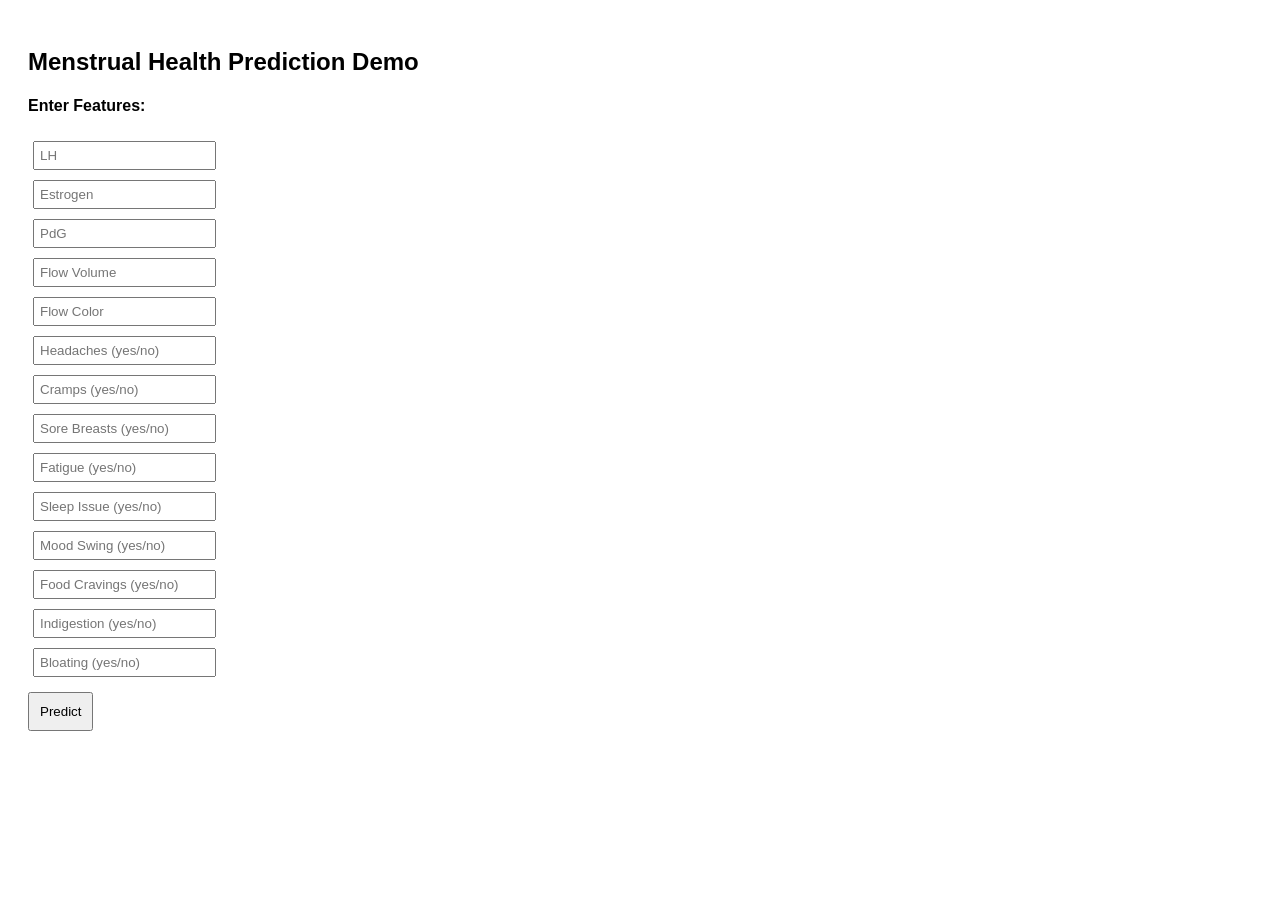
==== demo.html @ ba6d3fc2 "Add demo HTML for menstrual health prediction" ====
<!DOCTYPE html>
<html>
<head>
    <title>Menstrual Health Demo</title>
    <style>
        body { font-family: Arial; padding: 20px; }
        input { margin: 5px; padding: 5px; }
        button { padding: 10px; margin-top: 10px; }
        .result { margin-top: 20px; font-weight: bold; }
    </style>
</head>

<body>

<h2>Menstrual Health Prediction Demo</h2>

<h4>Enter Features:</h4>

<input id="lh" placeholder="LH"><br>
<input id="estrogen" placeholder="Estrogen"><br>
<input id="pdg" placeholder="PdG"><br>
<input id="flow_volume" placeholder="Flow Volume"><br>
<input id="flow_color" placeholder="Flow Color"><br>
<input id="headaches" placeholder="Headaches (yes/no)"><br>
<input id="cramps" placeholder="Cramps (yes/no)"><br>
<input id="sorebreasts" placeholder="Sore Breasts (yes/no)"><br>
<input id="fatigue" placeholder="Fatigue (yes/no)"><br>
<input id="sleepissue" placeholder="Sleep Issue (yes/no)"><br>
<input id="moodswing" placeholder="Mood Swing (yes/no)"><br>
<input id="foodcravings" placeholder="Food Cravings (yes/no)"><br>
<input id="indigestion" placeholder="Indigestion (yes/no)"><br>
<input id="bloating" placeholder="Bloating (yes/no)"><br>

<button onclick="predict()">Predict</button>

<div class="result" id="output"></div>

<script>
function predict() {
    let lh = parseFloat(document.getElementById("lh").value) || 0;
    let estrogen = parseFloat(document.getElementById("estrogen").value) || 0;
    let pdg = parseFloat(document.getElementById("pdg").value) || 0;
    let cramps = document.getElementById("cramps").value.toLowerCase();

    let phase = "";
    let feedback = "";

    // Simple logic (demo only)
    if (cramps === "yes" || pdg < 2) {
        phase = "Menstrual";
        feedback = "You may be in the menstrual phase. Rest and gentle care are recommended.";
    } 
    else if (lh > 10 && estrogen > 50) {
        phase = "Fertility";
        feedback = "Hormone levels suggest fertility phase. Ovulation may be near.";
    } 
    else if (pdg > 5) {
        phase = "Luteal";
        feedback = "You may be in the luteal phase. Fatigue and mood changes are common.";
    } 
    else {
        phase = "Follicular";
        feedback = "You may be in the follicular phase. Energy levels may gradually increase.";
    }

    document.getElementById("output").innerHTML =
        "Predicted Phase: " + phase + "<br><br>Feedback: " + feedback;
}
</script>

</body>
</html>
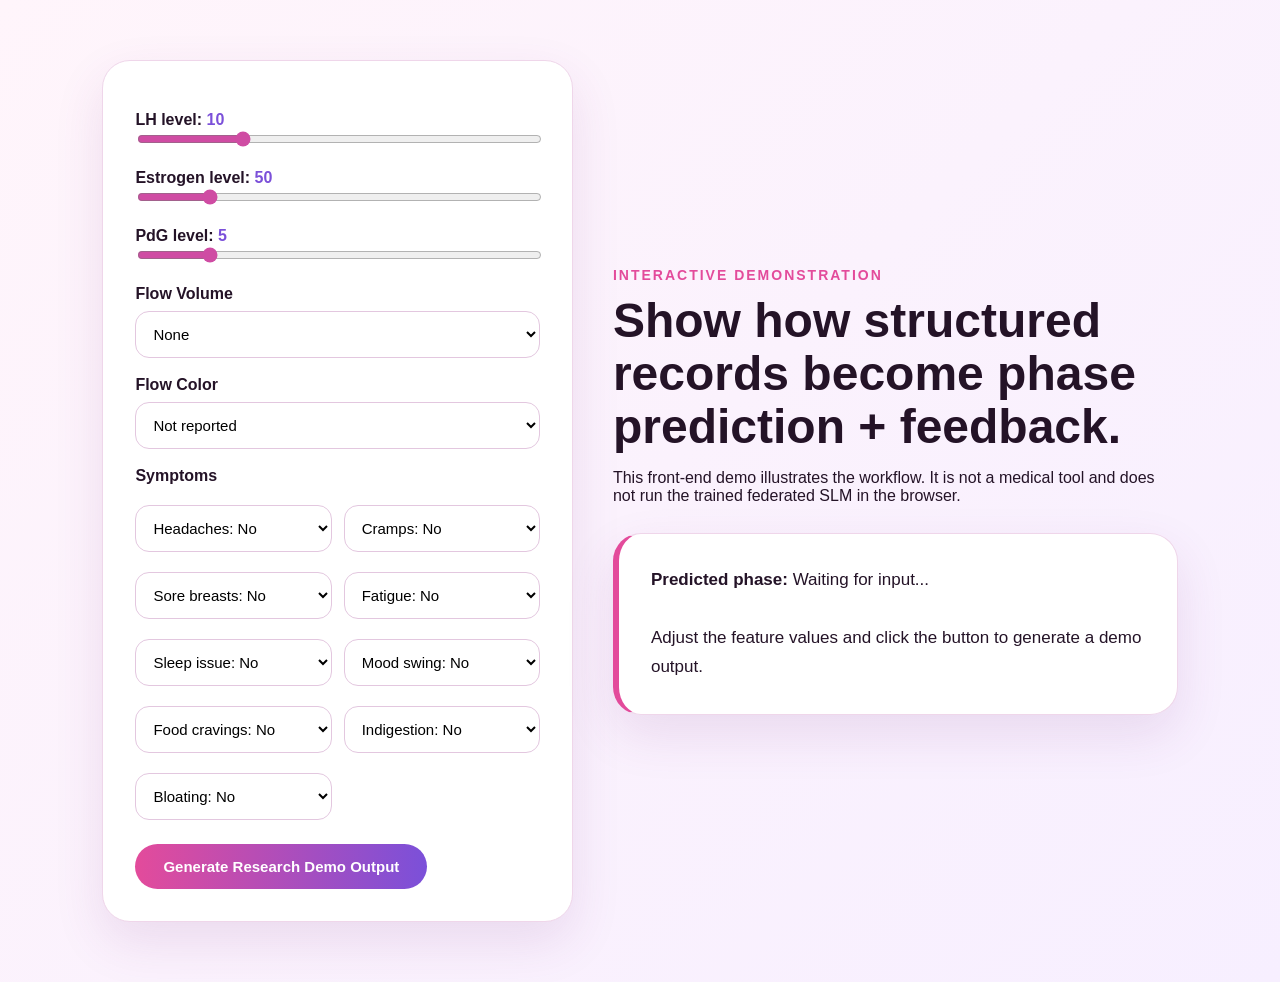
==== commit 9e2de7e6: "Revamp HTML structure and styling for demo page" ====
--- a/demo.html
+++ b/demo.html
@@ -1,72 +1,243 @@
 <!DOCTYPE html>
-<html>
+<html lang="en">
 <head>
-    <title>Menstrual Health Demo</title>
-    <style>
-        body { font-family: Arial; padding: 20px; }
-        input { margin: 5px; padding: 5px; }
-        button { padding: 10px; margin-top: 10px; }
-        .result { margin-top: 20px; font-weight: bold; }
-    </style>
+  <meta charset="UTF-8" />
+  <meta name="viewport" content="width=device-width, initial-scale=1.0" />
+  <title>Interactive Demo | Federated Health SLM</title>
+  <link rel="stylesheet" href="style.css" />
+  <style>
+    body {
+      margin: 0;
+      font-family: Arial, sans-serif;
+      background: linear-gradient(135deg, #fff5fb, #f7efff);
+      color: #241327;
+    }
+
+    .demo-page {
+      padding: 60px 8%;
+      min-height: 100vh;
+    }
+
+    .demo-grid {
+      display: grid;
+      grid-template-columns: 1fr 1.2fr;
+      gap: 40px;
+      align-items: center;
+    }
+
+    .demo-card, .result-card {
+      background: white;
+      border-radius: 28px;
+      padding: 32px;
+      box-shadow: 0 20px 50px rgba(120, 50, 130, 0.12);
+      border: 1px solid #efd6ea;
+    }
+
+    .demo-label {
+      font-weight: 700;
+      margin-top: 18px;
+      display: block;
+    }
+
+    input[type="range"] {
+      width: 100%;
+      accent-color: #cf4ca3;
+    }
+
+    select {
+      width: 100%;
+      padding: 13px;
+      border-radius: 14px;
+      border: 1px solid #e3c7df;
+      margin-top: 8px;
+      background: #fff;
+      font-size: 15px;
+    }
+
+    .feature-grid {
+      display: grid;
+      grid-template-columns: repeat(2, 1fr);
+      gap: 12px;
+      margin-top: 12px;
+    }
+
+    .btn-demo {
+      margin-top: 24px;
+      padding: 14px 28px;
+      border: none;
+      border-radius: 28px;
+      background: linear-gradient(90deg, #e34b9b, #7b50d9);
+      color: white;
+      font-weight: 700;
+      cursor: pointer;
+      font-size: 15px;
+    }
+
+    .tag {
+      color: #e34b9b;
+      font-weight: 800;
+      letter-spacing: 2px;
+      font-size: 14px;
+      text-transform: uppercase;
+    }
+
+    h1 {
+      font-size: 48px;
+      line-height: 1.1;
+      margin: 12px 0;
+    }
+
+    .result-card {
+      margin-top: 28px;
+      border-left: 6px solid #e34b9b;
+      font-size: 17px;
+      line-height: 1.7;
+    }
+
+    .value {
+      color: #7b50d9;
+      font-weight: 700;
+    }
+
+    @media(max-width: 900px) {
+      .demo-grid {
+        grid-template-columns: 1fr;
+      }
+
+      h1 {
+        font-size: 34px;
+      }
+
+      .feature-grid {
+        grid-template-columns: 1fr;
+      }
+    }
+  </style>
 </head>
 
 <body>
-
-<h2>Menstrual Health Prediction Demo</h2>
-
-<h4>Enter Features:</h4>
-
-<input id="lh" placeholder="LH"><br>
-<input id="estrogen" placeholder="Estrogen"><br>
-<input id="pdg" placeholder="PdG"><br>
-<input id="flow_volume" placeholder="Flow Volume"><br>
-<input id="flow_color" placeholder="Flow Color"><br>
-<input id="headaches" placeholder="Headaches (yes/no)"><br>
-<input id="cramps" placeholder="Cramps (yes/no)"><br>
-<input id="sorebreasts" placeholder="Sore Breasts (yes/no)"><br>
-<input id="fatigue" placeholder="Fatigue (yes/no)"><br>
-<input id="sleepissue" placeholder="Sleep Issue (yes/no)"><br>
-<input id="moodswing" placeholder="Mood Swing (yes/no)"><br>
-<input id="foodcravings" placeholder="Food Cravings (yes/no)"><br>
-<input id="indigestion" placeholder="Indigestion (yes/no)"><br>
-<input id="bloating" placeholder="Bloating (yes/no)"><br>
-
-<button onclick="predict()">Predict</button>
-
-<div class="result" id="output"></div>
-
-<script>
-function predict() {
-    let lh = parseFloat(document.getElementById("lh").value) || 0;
-    let estrogen = parseFloat(document.getElementById("estrogen").value) || 0;
-    let pdg = parseFloat(document.getElementById("pdg").value) || 0;
-    let cramps = document.getElementById("cramps").value.toLowerCase();
-
-    let phase = "";
-    let feedback = "";
-
-    // Simple logic (demo only)
-    if (cramps === "yes" || pdg < 2) {
+  <main class="demo-page">
+    <div class="demo-grid">
+
+      <section class="demo-card">
+        <label class="demo-label">LH level: <span id="lhValue" class="value">10</span></label>
+        <input type="range" id="lh" min="0" max="40" value="10" oninput="updateValues()">
+
+        <label class="demo-label">Estrogen level: <span id="estrogenValue" class="value">50</span></label>
+        <input type="range" id="estrogen" min="0" max="300" value="50" oninput="updateValues()">
+
+        <label class="demo-label">PdG level: <span id="pdgValue" class="value">5</span></label>
+        <input type="range" id="pdg" min="0" max="30" value="5" oninput="updateValues()">
+
+        <label class="demo-label">Flow Volume</label>
+        <select id="flow_volume">
+          <option value="none">None</option>
+          <option value="light">Light</option>
+          <option value="medium">Medium</option>
+          <option value="heavy">Heavy</option>
+        </select>
+
+        <label class="demo-label">Flow Color</label>
+        <select id="flow_color">
+          <option value="not_reported">Not reported</option>
+          <option value="pink">Pink</option>
+          <option value="red">Red</option>
+          <option value="dark_red">Dark red</option>
+          <option value="brown">Brown</option>
+        </select>
+
+        <label class="demo-label">Symptoms</label>
+        <div class="feature-grid">
+          <select id="headaches"><option value="no">Headaches: No</option><option value="yes">Headaches: Yes</option></select>
+          <select id="cramps"><option value="no">Cramps: No</option><option value="yes">Cramps: Yes</option></select>
+          <select id="sorebreasts"><option value="no">Sore breasts: No</option><option value="yes">Sore breasts: Yes</option></select>
+          <select id="fatigue"><option value="no">Fatigue: No</option><option value="yes">Fatigue: Yes</option></select>
+          <select id="sleepissue"><option value="no">Sleep issue: No</option><option value="yes">Sleep issue: Yes</option></select>
+          <select id="moodswing"><option value="no">Mood swing: No</option><option value="yes">Mood swing: Yes</option></select>
+          <select id="foodcravings"><option value="no">Food cravings: No</option><option value="yes">Food cravings: Yes</option></select>
+          <select id="indigestion"><option value="no">Indigestion: No</option><option value="yes">Indigestion: Yes</option></select>
+          <select id="bloating"><option value="no">Bloating: No</option><option value="yes">Bloating: Yes</option></select>
+        </div>
+
+        <button class="btn-demo" onclick="predictPhase()">Generate Research Demo Output</button>
+      </section>
+
+      <section>
+        <div class="tag">Interactive Demonstration</div>
+        <h1>Show how structured records become phase prediction + feedback.</h1>
+        <p>
+          This front-end demo illustrates the workflow. It is not a medical tool and does not run the trained federated SLM in the browser.
+        </p>
+
+        <div class="result-card" id="result">
+          <strong>Predicted phase:</strong> Waiting for input...
+          <br><br>
+          Adjust the feature values and click the button to generate a demo output.
+        </div>
+      </section>
+
+    </div>
+  </main>
+
+  <script>
+    function updateValues() {
+      document.getElementById("lhValue").innerText = document.getElementById("lh").value;
+      document.getElementById("estrogenValue").innerText = document.getElementById("estrogen").value;
+      document.getElementById("pdgValue").innerText = document.getElementById("pdg").value;
+    }
+
+    function getVal(id) {
+      return document.getElementById(id).value;
+    }
+
+    function predictPhase() {
+      const lh = Number(getVal("lh"));
+      const estrogen = Number(getVal("estrogen"));
+      const pdg = Number(getVal("pdg"));
+      const flow = getVal("flow_volume");
+      const cramps = getVal("cramps");
+      const fatigue = getVal("fatigue");
+      const headache = getVal("headaches");
+      const sore = getVal("sorebreasts");
+      const sleep = getVal("sleepissue");
+      const mood = getVal("moodswing");
+      const craving = getVal("foodcravings");
+      const indigestion = getVal("indigestion");
+      const bloating = getVal("bloating");
+
+      let phase = "Follicular";
+      let feedback = "The pattern suggests a follicular-related phase. Hormonal levels and symptoms appear relatively mild.";
+
+      if (flow !== "none" || cramps === "yes") {
         phase = "Menstrual";
-        feedback = "You may be in the menstrual phase. Rest and gentle care are recommended.";
-    } 
-    else if (lh > 10 && estrogen > 50) {
+        feedback = "The pattern suggests a menstrual-related phase. Flow indicators or cramps may explain the prediction. Gentle rest and symptom awareness may be helpful.";
+      } 
+      else if (lh >= 18 && estrogen >= 100) {
         phase = "Fertility";
-        feedback = "Hormone levels suggest fertility phase. Ovulation may be near.";
-    } 
-    else if (pdg > 5) {
+        feedback = "Elevated LH and estrogen values may indicate a fertility-related pattern. The feedback is generated based on hormone changes and selected symptoms.";
+      } 
+      else if (pdg >= 8 || sore === "yes" || bloating === "yes") {
         phase = "Luteal";
-        feedback = "You may be in the luteal phase. Fatigue and mood changes are common.";
-    } 
-    else {
-        phase = "Follicular";
-        feedback = "You may be in the follicular phase. Energy levels may gradually increase.";
-    }
-
-    document.getElementById("output").innerHTML =
-        "Predicted Phase: " + phase + "<br><br>Feedback: " + feedback;
-}
-</script>
-
+        feedback = "The pattern suggests a luteal-related phase. PdG level, bloating, breast tenderness, fatigue, or mood changes may contribute to this prediction.";
+      }
+
+      let symptoms = [];
+      if (fatigue === "yes") symptoms.push("fatigue");
+      if (headache === "yes") symptoms.push("headaches");
+      if (sleep === "yes") symptoms.push("sleep issues");
+      if (mood === "yes") symptoms.push("mood swings");
+      if (craving === "yes") symptoms.push("food cravings");
+      if (indigestion === "yes") symptoms.push("indigestion");
+      if (bloating === "yes") symptoms.push("bloating");
+
+      if (symptoms.length > 0) {
+        feedback += " Reported symptoms include " + symptoms.join(", ") + ".";
+      }
+
+      document.getElementById("result").innerHTML =
+        "<strong>Predicted phase:</strong> " + phase +
+        "<br><br><strong>Personalized feedback:</strong> " + feedback;
+    }
+  </script>
 </body>
 </html>
--- a/style.css
+++ b/style.css
@@ -0,0 +1 @@
+:root{--bg:#fff7fb;--ink:#241724;--muted:#6f5e6a;--rose:#d94f8c;--purple:#7357d8;--cyan:#52c8d9;--card:#ffffff;--soft:#f4eaf5;--line:#ead6e8}*{box-sizing:border-box}html{scroll-behavior:smooth}body{margin:0;font-family:Inter,Segoe UI,Arial,sans-serif;background:linear-gradient(180deg,#fff7fb 0%,#fbfbff 50%,#fff 100%);color:var(--ink)}a{color:inherit;text-decoration:none}.hero{min-height:100vh;padding:26px 7vw 70px;position:relative;overflow:hidden}.hero:before{content:"";position:absolute;width:540px;height:540px;border-radius:50%;background:radial-gradient(circle,var(--rose),transparent 65%);opacity:.16;right:-120px;top:120px}.hero:after{content:"";position:absolute;width:430px;height:430px;border-radius:50%;background:radial-gradient(circle,var(--cyan),transparent 65%);opacity:.18;left:-140px;bottom:20px}.nav{position:relative;z-index:2;display:flex;justify-content:space-between;align-items:center;padding:14px 0}.brand{font-weight:800;letter-spacing:-.02em;display:flex;align-items:center;gap:10px}.dot{width:14px;height:14px;border-radius:50%;background:linear-gradient(135deg,var(--rose),var(--purple))}.navlinks{display:flex;gap:22px;color:var(--muted);font-size:14px}.hero-grid{position:relative;z-index:2;display:grid;grid-template-columns:1.1fr .9fr;gap:56px;align-items:center;min-height:76vh}.eyebrow{display:inline-flex;color:var(--rose);font-size:13px;font-weight:800;text-transform:uppercase;letter-spacing:.11em;margin-bottom:14px}.hero h1{font-size:clamp(42px,6vw,72px);line-height:.98;letter-spacing:-.06em;margin:0 0 24px}.lead{font-size:20px;line-height:1.6;color:var(--muted);max-width:720px}.cta-row{display:flex;gap:14px;margin-top:30px;flex-wrap:wrap}.button{border:0;border-radius:999px;padding:14px 22px;font-weight:800;cursor:pointer;display:inline-flex;align-items:center;justify-content:center}.primary{background:linear-gradient(135deg,var(--rose),var(--purple));color:white;box-shadow:0 16px 35px rgba(159,74,152,.25)}.secondary{background:white;color:var(--ink);border:1px solid var(--line)}.hero-card{position:relative;min-height:520px}.phone{position:absolute;right:7%;top:30px;width:310px;min-height:500px;border:14px solid #211a2d;border-radius:45px;background:linear-gradient(180deg,#fff,#fff7fb);box-shadow:0 34px 80px rgba(49,28,54,.22);padding:56px 28px 30px}.phone-top{position:absolute;width:110px;height:22px;background:#211a2d;border-radius:0 0 18px 18px;top:0;left:calc(50% - 55px)}.phone h3{margin:30px 0 18px;font-size:18px;color:var(--muted)}.phase-pill{font-size:36px;font-weight:900;color:white;background:linear-gradient(135deg,var(--purple),var(--cyan));border-radius:26px;padding:22px;text-align:center}.phone p{line-height:1.6;color:var(--muted)}.floating-card{position:absolute;background:#fff;border:1px solid var(--line);border-radius:22px;padding:18px 20px;font-weight:800;box-shadow:0 18px 45px rgba(70,34,76,.15)}.floating-card.one{left:10%;top:120px}.floating-card.two{right:0;bottom:110px}.section{padding:88px 7vw}.section.alt{background:rgba(244,234,245,.48)}.section-heading{max-width:850px;margin:0 auto 42px;text-align:center}.section-heading.compact{margin-bottom:32px}.section h2{font-size:clamp(32px,4vw,50px);line-height:1.08;letter-spacing:-.045em;margin:0 0 18px}.section p{color:var(--muted);line-height:1.7}.image-panel{background:white;border:1px solid var(--line);border-radius:34px;padding:18px;box-shadow:0 24px 70px rgba(66,33,67,.09);overflow:hidden;margin:28px auto;max-width:1120px}.image-panel.no-pad{padding:0;margin:0}.image-panel img{width:100%;display:block;border-radius:22px}.cards{display:grid;gap:22px;max-width:1120px;margin:34px auto 0}.cards.three{grid-template-columns:repeat(3,1fr)}.cards article,.timeline div,.metric-grid div{background:white;border:1px solid var(--line);border-radius:28px;padding:26px;box-shadow:0 20px 55px rgba(79,39,84,.07)}.cards h3,.timeline h3{margin:0 0 8px;font-size:22px}.timeline{display:grid;grid-template-columns:repeat(4,1fr);gap:20px}.timeline span{display:inline-grid;place-items:center;width:42px;height:42px;border-radius:50%;background:var(--soft);color:var(--rose);font-weight:900;margin-bottom:16px}.split{display:grid;grid-template-columns:.9fr 1.1fr;gap:42px;align-items:center;max-width:1200px;margin:auto}.split.reversed{grid-template-columns:.75fr 1fr}.checklist{list-style:none;padding:0;margin:22px 0 0}.checklist li{margin:12px 0;color:var(--muted)}.checklist li:before{content:"✓";color:var(--rose);font-weight:900;margin-right:10px}.metric-grid{display:grid;grid-template-columns:repeat(4,1fr);gap:18px;max-width:1120px;margin:auto}.metric-grid strong{display:block;font-size:34px;letter-spacing:-.04em;color:var(--purple)}.metric-grid span{color:var(--muted);font-size:14px}.model-toggle{display:flex;justify-content:center;gap:12px;margin-bottom:22px}.model-toggle button{border:1px solid var(--line);background:white;border-radius:999px;padding:13px 20px;font-weight:800;cursor:pointer}.model-toggle button.active{background:var(--ink);color:white}.results-card{max-width:820px;margin:0 auto 32px;background:white;border:1px solid var(--line);border-radius:34px;padding:30px;display:grid;grid-template-columns:230px 1fr;gap:34px;align-items:center;box-shadow:0 24px 70px rgba(66,33,67,.09)}.score-ring{width:190px;height:190px;border-radius:50%;display:grid;place-items:center;margin:auto;background:conic-gradient(var(--rose) 0 84%,#f0e1ed 84% 100%);position:relative}.score-ring:after{content:"";position:absolute;width:142px;height:142px;background:white;border-radius:50%}.score-ring span,.score-ring small{position:relative;z-index:2}.score-ring span{font-size:34px;font-weight:900}.score-ring small{color:var(--muted);font-weight:800}.bars label{display:flex;justify-content:space-between;margin:14px 0 8px;font-weight:800}.bar{height:12px;border-radius:999px;background:#f0e1ed;overflow:hidden}.bar span{display:block;height:100%;background:linear-gradient(90deg,var(--rose),var(--purple));border-radius:999px}.demo-box{background:white;border:1px solid var(--line);border-radius:34px;padding:28px;box-shadow:0 24px 70px rgba(66,33,67,.09)}.demo-box label{font-weight:800;margin:14px 0 8px;display:block}.demo-box input,.demo-box select{width:100%;margin-bottom:10px}.demo-box select{border:1px solid var(--line);border-radius:14px;padding:12px}.output{background:#fff;border-left:5px solid var(--rose);border-radius:22px;padding:22px;margin-top:22px;box-shadow:0 20px 50px rgba(66,33,67,.08)}footer{display:flex;justify-content:space-between;align-items:center;gap:20px;padding:34px 7vw;background:#241724;color:#fff}footer p{max-width:850px;color:#ead6e8}@media(max-width:950px){.navlinks{display:none}.hero-grid,.split,.split.reversed,.results-card{grid-template-columns:1fr}.hero-card{min-height:600px}.cards.three,.timeline,.metric-grid{grid-template-columns:1fr}.section{padding:64px 5vw}.hero{padding:20px 5vw 60px}.phone{left:50%;transform:translateX(-50%);right:auto}.floating-card.one{left:0}.floating-card.two{right:0}.results-card{padding:22px}}
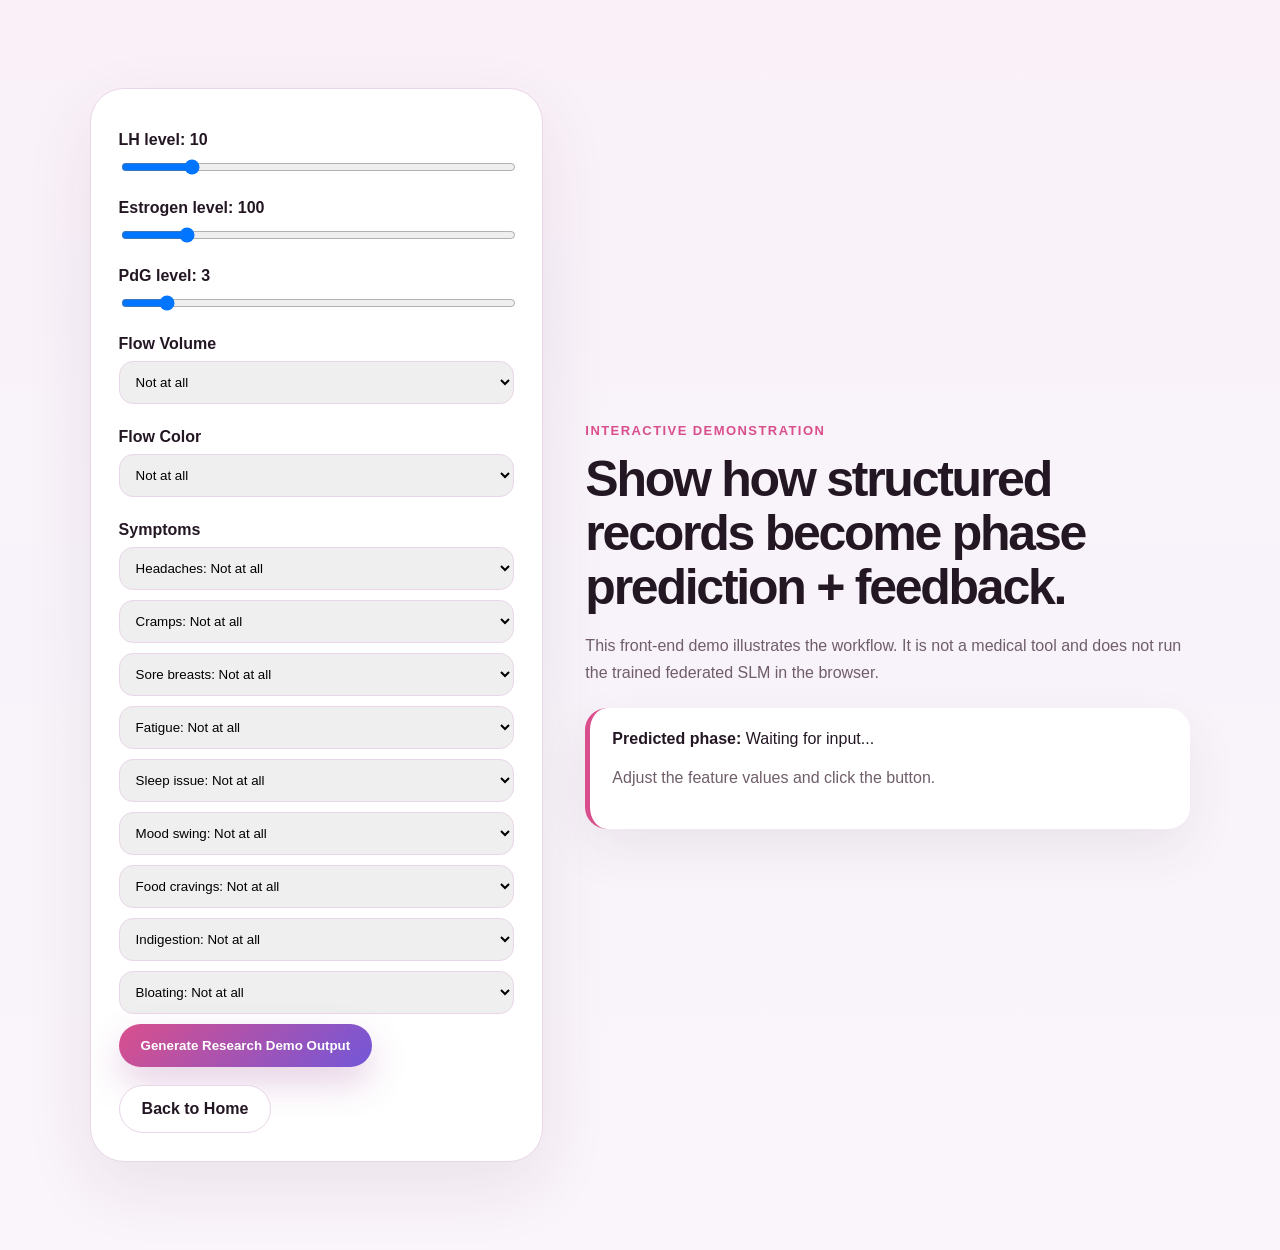
==== commit 41f03a31: "update demo interface" ====
--- a/demo.html
+++ b/demo.html
@@ -1,243 +1,199 @@
+<!-- demo.html -->
 <!DOCTYPE html>
 <html lang="en">
 <head>
   <meta charset="UTF-8" />
   <meta name="viewport" content="width=device-width, initial-scale=1.0" />
-  <title>Interactive Demo | Federated Health SLM</title>
+  <title>Demo | Federated Health SLM</title>
   <link rel="stylesheet" href="style.css" />
-  <style>
-    body {
-      margin: 0;
-      font-family: Arial, sans-serif;
-      background: linear-gradient(135deg, #fff5fb, #f7efff);
-      color: #241327;
-    }
+</head>
+<body>
+  <main class="section alt">
+    <div class="split reversed">
+      <div class="demo-box">
+        <label>LH level: <span id="lhVal">10</span></label>
+        <input id="lh" type="range" min="0" max="60" step="0.1" value="10" />
 
-    .demo-page {
-      padding: 60px 8%;
-      min-height: 100vh;
-    }
+        <label>Estrogen level: <span id="estrogenVal">100</span></label>
+        <input id="estrogen" type="range" min="0" max="650" step="0.1" value="100" />
 
-    .demo-grid {
-      display: grid;
-      grid-template-columns: 1fr 1.2fr;
-      gap: 40px;
-      align-items: center;
-    }
+        <label>PdG level: <span id="pdgVal">3</span></label>
+        <input id="pdg" type="range" min="0" max="30" step="0.1" value="3" />
 
-    .demo-card, .result-card {
-      background: white;
-      border-radius: 28px;
-      padding: 32px;
-      box-shadow: 0 20px 50px rgba(120, 50, 130, 0.12);
-      border: 1px solid #efd6ea;
-    }
-
-    .demo-label {
-      font-weight: 700;
-      margin-top: 18px;
-      display: block;
-    }
-
-    input[type="range"] {
-      width: 100%;
-      accent-color: #cf4ca3;
-    }
-
-    select {
-      width: 100%;
-      padding: 13px;
-      border-radius: 14px;
-      border: 1px solid #e3c7df;
-      margin-top: 8px;
-      background: #fff;
-      font-size: 15px;
-    }
-
-    .feature-grid {
-      display: grid;
-      grid-template-columns: repeat(2, 1fr);
-      gap: 12px;
-      margin-top: 12px;
-    }
-
-    .btn-demo {
-      margin-top: 24px;
-      padding: 14px 28px;
-      border: none;
-      border-radius: 28px;
-      background: linear-gradient(90deg, #e34b9b, #7b50d9);
-      color: white;
-      font-weight: 700;
-      cursor: pointer;
-      font-size: 15px;
-    }
-
-    .tag {
-      color: #e34b9b;
-      font-weight: 800;
-      letter-spacing: 2px;
-      font-size: 14px;
-      text-transform: uppercase;
-    }
-
-    h1 {
-      font-size: 48px;
-      line-height: 1.1;
-      margin: 12px 0;
-    }
-
-    .result-card {
-      margin-top: 28px;
-      border-left: 6px solid #e34b9b;
-      font-size: 17px;
-      line-height: 1.7;
-    }
-
-    .value {
-      color: #7b50d9;
-      font-weight: 700;
-    }
-
-    @media(max-width: 900px) {
-      .demo-grid {
-        grid-template-columns: 1fr;
-      }
-
-      h1 {
-        font-size: 34px;
-      }
-
-      .feature-grid {
-        grid-template-columns: 1fr;
-      }
-    }
-  </style>
-</head>
-
-<body>
-  <main class="demo-page">
-    <div class="demo-grid">
-
-      <section class="demo-card">
-        <label class="demo-label">LH level: <span id="lhValue" class="value">10</span></label>
-        <input type="range" id="lh" min="0" max="40" value="10" oninput="updateValues()">
-
-        <label class="demo-label">Estrogen level: <span id="estrogenValue" class="value">50</span></label>
-        <input type="range" id="estrogen" min="0" max="300" value="50" oninput="updateValues()">
-
-        <label class="demo-label">PdG level: <span id="pdgValue" class="value">5</span></label>
-        <input type="range" id="pdg" min="0" max="30" value="5" oninput="updateValues()">
-
-        <label class="demo-label">Flow Volume</label>
+        <label>Flow Volume</label>
         <select id="flow_volume">
-          <option value="none">None</option>
-          <option value="light">Light</option>
-          <option value="medium">Medium</option>
-          <option value="heavy">Heavy</option>
+          <option>Not at all</option>
+          <option>Spotting / Very Light</option>
+          <option>Light</option>
+          <option>Somewhat Light</option>
+          <option>Moderate</option>
+          <option>Somewhat Heavy</option>
+          <option>Heavy</option>
+          <option>Very Heavy</option>
+          <option>not_reported</option>
         </select>
 
-        <label class="demo-label">Flow Color</label>
+        <label>Flow Color</label>
         <select id="flow_color">
-          <option value="not_reported">Not reported</option>
-          <option value="pink">Pink</option>
-          <option value="red">Red</option>
-          <option value="dark_red">Dark red</option>
-          <option value="brown">Brown</option>
+          <option>Not at all</option>
+          <option>Pink</option>
+          <option>Bright Red</option>
+          <option>Dark Brown / Dark Red</option>
+          <option>Grey</option>
+          <option>Black</option>
+          <option>Other</option>
+          <option>not_reported</option>
         </select>
 
-        <label class="demo-label">Symptoms</label>
+        <label>Symptoms</label>
         <div class="feature-grid">
-          <select id="headaches"><option value="no">Headaches: No</option><option value="yes">Headaches: Yes</option></select>
-          <select id="cramps"><option value="no">Cramps: No</option><option value="yes">Cramps: Yes</option></select>
-          <select id="sorebreasts"><option value="no">Sore breasts: No</option><option value="yes">Sore breasts: Yes</option></select>
-          <select id="fatigue"><option value="no">Fatigue: No</option><option value="yes">Fatigue: Yes</option></select>
-          <select id="sleepissue"><option value="no">Sleep issue: No</option><option value="yes">Sleep issue: Yes</option></select>
-          <select id="moodswing"><option value="no">Mood swing: No</option><option value="yes">Mood swing: Yes</option></select>
-          <select id="foodcravings"><option value="no">Food cravings: No</option><option value="yes">Food cravings: Yes</option></select>
-          <select id="indigestion"><option value="no">Indigestion: No</option><option value="yes">Indigestion: Yes</option></select>
-          <select id="bloating"><option value="no">Bloating: No</option><option value="yes">Bloating: Yes</option></select>
+          <select id="headaches"></select>
+          <select id="cramps"></select>
+          <select id="sorebreasts"></select>
+          <select id="fatigue"></select>
+          <select id="sleepissue"></select>
+          <select id="moodswing"></select>
+          <select id="foodcravings"></select>
+          <select id="indigestion"></select>
+          <select id="bloating"></select>
         </div>
 
-        <button class="btn-demo" onclick="predictPhase()">Generate Research Demo Output</button>
-      </section>
+        <button class="button primary" onclick="predictPhase()">Generate Research Demo Output</button>
+        <br><br>
+        <a class="button secondary" href="index.html">Back to Home</a>
+      </div>
 
-      <section>
-        <div class="tag">Interactive Demonstration</div>
-        <h1>Show how structured records become phase prediction + feedback.</h1>
-        <p>
-          This front-end demo illustrates the workflow. It is not a medical tool and does not run the trained federated SLM in the browser.
-        </p>
+      <div>
+        <span class="eyebrow">Interactive demonstration</span>
+        <h2>Show how structured records become phase prediction + feedback.</h2>
+        <p>This front-end demo illustrates the workflow. It is not a medical tool and does not run the trained federated SLM in the browser.</p>
 
-        <div class="result-card" id="result">
+        <div class="output" id="demoOutput">
           <strong>Predicted phase:</strong> Waiting for input...
-          <br><br>
-          Adjust the feature values and click the button to generate a demo output.
+          <p>Adjust the feature values and click the button.</p>
         </div>
-      </section>
-
+      </div>
     </div>
   </main>
 
   <script>
-    function updateValues() {
-      document.getElementById("lhValue").innerText = document.getElementById("lh").value;
-      document.getElementById("estrogenValue").innerText = document.getElementById("estrogen").value;
-      document.getElementById("pdgValue").innerText = document.getElementById("pdg").value;
-    }
+    const symptomOptions = [
+      "Not at all",
+      "Very Low/Little",
+      "Low",
+      "Moderate",
+      "High",
+      "Very High",
+      "not_reported"
+    ];
+
+    const symptomLabels = {
+      headaches: "Headaches",
+      cramps: "Cramps",
+      sorebreasts: "Sore breasts",
+      fatigue: "Fatigue",
+      sleepissue: "Sleep issue",
+      moodswing: "Mood swing",
+      foodcravings: "Food cravings",
+      indigestion: "Indigestion",
+      bloating: "Bloating"
+    };
+
+    Object.keys(symptomLabels).forEach(id => {
+      const select = document.getElementById(id);
+      symptomOptions.forEach(opt => {
+        const option = document.createElement("option");
+        option.value = opt;
+        option.textContent = `${symptomLabels[id]}: ${opt}`;
+        select.appendChild(option);
+      });
+    });
+
+    const lh = document.getElementById("lh");
+    const estrogen = document.getElementById("estrogen");
+    const pdg = document.getElementById("pdg");
+
+    lh.oninput = () => document.getElementById("lhVal").innerText = lh.value;
+    estrogen.oninput = () => document.getElementById("estrogenVal").innerText = estrogen.value;
+    pdg.oninput = () => document.getElementById("pdgVal").innerText = pdg.value;
 
     function getVal(id) {
       return document.getElementById(id).value;
     }
 
+    function levelScore(value) {
+      if (value === "Very High") return 5;
+      if (value === "High") return 4;
+      if (value === "Moderate") return 3;
+      if (value === "Low") return 2;
+      if (value === "Very Low/Little") return 1;
+      return 0;
+    }
+
     function predictPhase() {
-      const lh = Number(getVal("lh"));
-      const estrogen = Number(getVal("estrogen"));
-      const pdg = Number(getVal("pdg"));
-      const flow = getVal("flow_volume");
+      const lhVal = Number(getVal("lh"));
+      const estrogenVal = Number(getVal("estrogen"));
+      const pdgVal = Number(getVal("pdg"));
+
+      const flowVolume = getVal("flow_volume");
+      const flowColor = getVal("flow_color");
+
+      const headaches = getVal("headaches");
       const cramps = getVal("cramps");
+      const sorebreasts = getVal("sorebreasts");
       const fatigue = getVal("fatigue");
-      const headache = getVal("headaches");
-      const sore = getVal("sorebreasts");
-      const sleep = getVal("sleepissue");
-      const mood = getVal("moodswing");
-      const craving = getVal("foodcravings");
+      const sleepissue = getVal("sleepissue");
+      const moodswing = getVal("moodswing");
+      const foodcravings = getVal("foodcravings");
       const indigestion = getVal("indigestion");
       const bloating = getVal("bloating");
 
       let phase = "Follicular";
-      let feedback = "The pattern suggests a follicular-related phase. Hormonal levels and symptoms appear relatively mild.";
+      let feedback = "The pattern suggests a follicular-related phase. Hormonal values and reported symptoms appear relatively mild.";
 
-      if (flow !== "none" || cramps === "yes") {
+      const flowPresent = !["Not at all", "not_reported"].includes(flowVolume);
+      const strongFlow = ["Moderate", "Somewhat Heavy", "Heavy", "Very Heavy"].includes(flowVolume);
+      const redColor = ["Bright Red", "Dark Brown / Dark Red", "Pink"].includes(flowColor);
+
+      const crampScore = levelScore(cramps);
+      const fatigueScore = levelScore(fatigue);
+      const bloatingScore = levelScore(bloating);
+      const soreScore = levelScore(sorebreasts);
+      const moodScore = levelScore(moodswing);
+      const headacheScore = levelScore(headaches);
+
+      if (flowPresent || strongFlow || crampScore >= 3) {
         phase = "Menstrual";
-        feedback = "The pattern suggests a menstrual-related phase. Flow indicators or cramps may explain the prediction. Gentle rest and symptom awareness may be helpful.";
-      } 
-      else if (lh >= 18 && estrogen >= 100) {
+        feedback = "The pattern suggests a menstrual-related phase. Flow indicators, flow color, or cramps may be contributing to this prediction.";
+      } else if (lhVal >= 15 && estrogenVal >= 100 && pdgVal <= 5) {
         phase = "Fertility";
-        feedback = "Elevated LH and estrogen values may indicate a fertility-related pattern. The feedback is generated based on hormone changes and selected symptoms.";
-      } 
-      else if (pdg >= 8 || sore === "yes" || bloating === "yes") {
+        feedback = "Elevated LH and estrogen with relatively lower PdG may indicate a fertility-related pattern.";
+      } else if (pdgVal >= 7 || bloatingScore >= 3 || soreScore >= 3 || moodScore >= 3) {
         phase = "Luteal";
-        feedback = "The pattern suggests a luteal-related phase. PdG level, bloating, breast tenderness, fatigue, or mood changes may contribute to this prediction.";
+        feedback = "The pattern suggests a luteal-related phase. PdG level, bloating, breast tenderness, or mood changes may contribute to this prediction.";
       }
 
       let symptoms = [];
-      if (fatigue === "yes") symptoms.push("fatigue");
-      if (headache === "yes") symptoms.push("headaches");
-      if (sleep === "yes") symptoms.push("sleep issues");
-      if (mood === "yes") symptoms.push("mood swings");
-      if (craving === "yes") symptoms.push("food cravings");
-      if (indigestion === "yes") symptoms.push("indigestion");
-      if (bloating === "yes") symptoms.push("bloating");
+      if (headacheScore >= 2) symptoms.push("headaches");
+      if (crampScore >= 2) symptoms.push("cramps");
+      if (soreScore >= 2) symptoms.push("sore breasts");
+      if (fatigueScore >= 2) symptoms.push("fatigue");
+      if (levelScore(sleepissue) >= 2) symptoms.push("sleep issues");
+      if (moodScore >= 2) symptoms.push("mood swings");
+      if (levelScore(foodcravings) >= 2) symptoms.push("food cravings");
+      if (levelScore(indigestion) >= 2) symptoms.push("indigestion");
+      if (bloatingScore >= 2) symptoms.push("bloating");
 
       if (symptoms.length > 0) {
         feedback += " Reported symptoms include " + symptoms.join(", ") + ".";
       }
 
-      document.getElementById("result").innerHTML =
-        "<strong>Predicted phase:</strong> " + phase +
-        "<br><br><strong>Personalized feedback:</strong> " + feedback;
+      document.getElementById("demoOutput").innerHTML = `
+        <strong>Predicted phase:</strong> ${phase}
+        <p><strong>Personalized feedback:</strong> ${feedback}</p>
+        <p><strong>Input summary:</strong> LH=${lhVal}, Estrogen=${estrogenVal}, PdG=${pdgVal}, Flow=${flowVolume}, Color=${flowColor}</p>
+      `;
     }
   </script>
 </body>
-</html>
+</html>
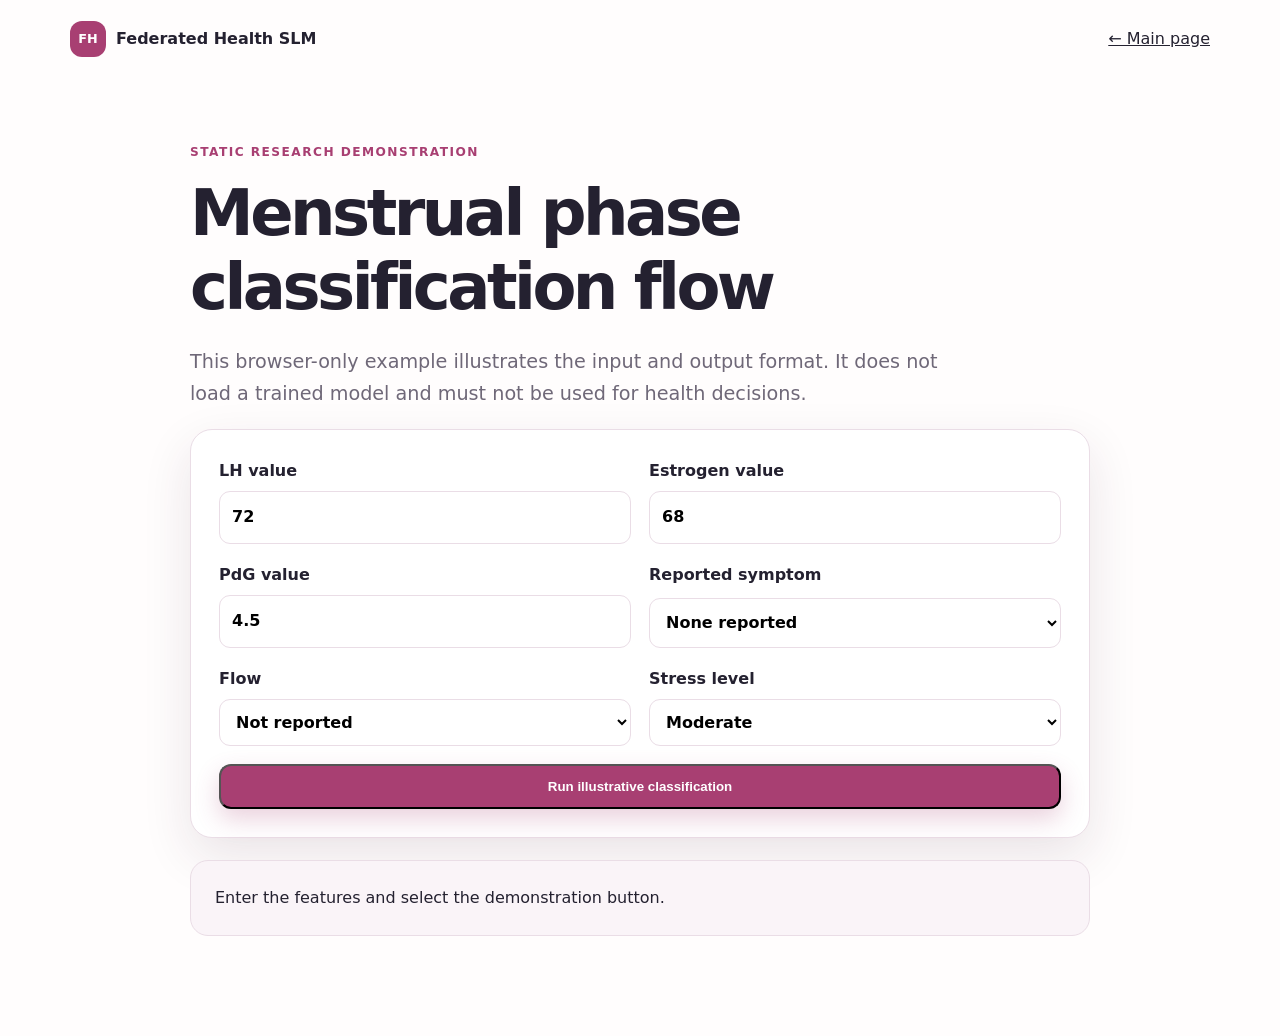
==== commit 0493bedb: "Update project website with PQC and differential privacy results" ====
--- a/demo.html
+++ b/demo.html
@@ -1,199 +1,96 @@
-<!-- demo.html -->
 <!DOCTYPE html>
 <html lang="en">
 <head>
   <meta charset="UTF-8" />
   <meta name="viewport" content="width=device-width, initial-scale=1.0" />
-  <title>Demo | Federated Health SLM</title>
+  <meta name="description" content="Static demonstration of menstrual phase classification inputs." />
+  <title>Menstrual Phase Classification Demo</title>
   <link rel="stylesheet" href="style.css" />
+  <style>
+    .demo-shell{width:min(900px,calc(100% - 40px));margin:60px auto 100px}
+    .demo-form{display:grid;grid-template-columns:repeat(2,1fr);gap:18px;background:white;border:1px solid var(--line);padding:28px;border-radius:var(--radius);box-shadow:var(--shadow)}
+    .demo-form label{display:grid;gap:7px;font-weight:750}
+    .demo-form input,.demo-form select{width:100%;border:1px solid var(--line);padding:12px;border-radius:11px;font:inherit}
+    .full{grid-column:1/-1}
+    .demo-output{margin-top:22px;background:var(--soft);border:1px solid var(--line);border-radius:18px;padding:24px}
+    .demo-output strong{font-size:1.4rem;color:var(--rose)}
+    @media(max-width:700px){.demo-form{grid-template-columns:1fr}.full{grid-column:auto}}
+  </style>
 </head>
 <body>
-  <main class="section alt">
-    <div class="split reversed">
-      <div class="demo-box">
-        <label>LH level: <span id="lhVal">10</span></label>
-        <input id="lh" type="range" min="0" max="60" step="0.1" value="10" />
+<nav class="nav container">
+  <a class="brand" href="index.html"><span class="brand-mark">FH</span> Federated Health SLM</a>
+  <a href="index.html">← Main page</a>
+</nav>
 
-        <label>Estrogen level: <span id="estrogenVal">100</span></label>
-        <input id="estrogen" type="range" min="0" max="650" step="0.1" value="100" />
+<main class="demo-shell">
+  <span class="eyebrow">Static research demonstration</span>
+  <h1 style="font-size:clamp(2.3rem,5vw,4rem)">Menstrual phase classification flow</h1>
+  <p class="lead">
+    This browser-only example illustrates the input and output format. It does not load a trained
+    model and must not be used for health decisions.
+  </p>
 
-        <label>PdG level: <span id="pdgVal">3</span></label>
-        <input id="pdg" type="range" min="0" max="30" step="0.1" value="3" />
+  <form class="demo-form" id="demoForm">
+    <label>LH value
+      <input id="lh" type="number" min="0" step="0.1" value="72" required />
+    </label>
+    <label>Estrogen value
+      <input id="estrogen" type="number" min="0" step="0.1" value="68" required />
+    </label>
+    <label>PdG value
+      <input id="pdg" type="number" min="0" step="0.1" value="4.5" required />
+    </label>
+    <label>Reported symptom
+      <select id="symptom">
+        <option value="none">None reported</option>
+        <option value="cramps">Cramps</option>
+        <option value="bloating">Bloating</option>
+        <option value="fatigue">Fatigue</option>
+        <option value="headache">Headache</option>
+      </select>
+    </label>
+    <label>Flow
+      <select id="flow">
+        <option value="not_reported">Not reported</option>
+        <option value="none">None</option>
+        <option value="light">Light</option>
+        <option value="medium">Medium</option>
+        <option value="heavy">Heavy</option>
+      </select>
+    </label>
+    <label>Stress level
+      <select id="stress">
+        <option>Low</option><option selected>Moderate</option><option>High</option>
+      </select>
+    </label>
+    <button class="button primary full" type="submit">Run illustrative classification</button>
+  </form>
 
-        <label>Flow Volume</label>
-        <select id="flow_volume">
-          <option>Not at all</option>
-          <option>Spotting / Very Light</option>
-          <option>Light</option>
-          <option>Somewhat Light</option>
-          <option>Moderate</option>
-          <option>Somewhat Heavy</option>
-          <option>Heavy</option>
-          <option>Very Heavy</option>
-          <option>not_reported</option>
-        </select>
+  <div class="demo-output" id="demoOutput" aria-live="polite">
+    Enter the features and select the demonstration button.
+  </div>
+</main>
 
-        <label>Flow Color</label>
-        <select id="flow_color">
-          <option>Not at all</option>
-          <option>Pink</option>
-          <option>Bright Red</option>
-          <option>Dark Brown / Dark Red</option>
-          <option>Grey</option>
-          <option>Black</option>
-          <option>Other</option>
-          <option>not_reported</option>
-        </select>
+<script>
+document.getElementById("demoForm").addEventListener("submit", event => {
+  event.preventDefault();
+  const lh = Number(document.getElementById("lh").value);
+  const estrogen = Number(document.getElementById("estrogen").value);
+  const pdg = Number(document.getElementById("pdg").value);
+  const symptom = document.getElementById("symptom").value;
+  const flow = document.getElementById("flow").value;
 
-        <label>Symptoms</label>
-        <div class="feature-grid">
-          <select id="headaches"></select>
-          <select id="cramps"></select>
-          <select id="sorebreasts"></select>
-          <select id="fatigue"></select>
-          <select id="sleepissue"></select>
-          <select id="moodswing"></select>
-          <select id="foodcravings"></select>
-          <select id="indigestion"></select>
-          <select id="bloating"></select>
-        </div>
+  let phase = "Follicular";
+  if (flow !== "none" && flow !== "not_reported") phase = "Menstrual";
+  else if (lh >= 65 && estrogen >= 60) phase = "Fertility";
+  else if (pdg >= 5 || ["bloating","fatigue","headache"].includes(symptom)) phase = "Luteal";
 
-        <button class="button primary" onclick="predictPhase()">Generate Research Demo Output</button>
-        <br><br>
-        <a class="button secondary" href="index.html">Back to Home</a>
-      </div>
-
-      <div>
-        <span class="eyebrow">Interactive demonstration</span>
-        <h2>Show how structured records become phase prediction + feedback.</h2>
-        <p>This front-end demo illustrates the workflow. It is not a medical tool and does not run the trained federated SLM in the browser.</p>
-
-        <div class="output" id="demoOutput">
-          <strong>Predicted phase:</strong> Waiting for input...
-          <p>Adjust the feature values and click the button.</p>
-        </div>
-      </div>
-    </div>
-  </main>
-
-  <script>
-    const symptomOptions = [
-      "Not at all",
-      "Very Low/Little",
-      "Low",
-      "Moderate",
-      "High",
-      "Very High",
-      "not_reported"
-    ];
-
-    const symptomLabels = {
-      headaches: "Headaches",
-      cramps: "Cramps",
-      sorebreasts: "Sore breasts",
-      fatigue: "Fatigue",
-      sleepissue: "Sleep issue",
-      moodswing: "Mood swing",
-      foodcravings: "Food cravings",
-      indigestion: "Indigestion",
-      bloating: "Bloating"
-    };
-
-    Object.keys(symptomLabels).forEach(id => {
-      const select = document.getElementById(id);
-      symptomOptions.forEach(opt => {
-        const option = document.createElement("option");
-        option.value = opt;
-        option.textContent = `${symptomLabels[id]}: ${opt}`;
-        select.appendChild(option);
-      });
-    });
-
-    const lh = document.getElementById("lh");
-    const estrogen = document.getElementById("estrogen");
-    const pdg = document.getElementById("pdg");
-
-    lh.oninput = () => document.getElementById("lhVal").innerText = lh.value;
-    estrogen.oninput = () => document.getElementById("estrogenVal").innerText = estrogen.value;
-    pdg.oninput = () => document.getElementById("pdgVal").innerText = pdg.value;
-
-    function getVal(id) {
-      return document.getElementById(id).value;
-    }
-
-    function levelScore(value) {
-      if (value === "Very High") return 5;
-      if (value === "High") return 4;
-      if (value === "Moderate") return 3;
-      if (value === "Low") return 2;
-      if (value === "Very Low/Little") return 1;
-      return 0;
-    }
-
-    function predictPhase() {
-      const lhVal = Number(getVal("lh"));
-      const estrogenVal = Number(getVal("estrogen"));
-      const pdgVal = Number(getVal("pdg"));
-
-      const flowVolume = getVal("flow_volume");
-      const flowColor = getVal("flow_color");
-
-      const headaches = getVal("headaches");
-      const cramps = getVal("cramps");
-      const sorebreasts = getVal("sorebreasts");
-      const fatigue = getVal("fatigue");
-      const sleepissue = getVal("sleepissue");
-      const moodswing = getVal("moodswing");
-      const foodcravings = getVal("foodcravings");
-      const indigestion = getVal("indigestion");
-      const bloating = getVal("bloating");
-
-      let phase = "Follicular";
-      let feedback = "The pattern suggests a follicular-related phase. Hormonal values and reported symptoms appear relatively mild.";
-
-      const flowPresent = !["Not at all", "not_reported"].includes(flowVolume);
-      const strongFlow = ["Moderate", "Somewhat Heavy", "Heavy", "Very Heavy"].includes(flowVolume);
-      const redColor = ["Bright Red", "Dark Brown / Dark Red", "Pink"].includes(flowColor);
-
-      const crampScore = levelScore(cramps);
-      const fatigueScore = levelScore(fatigue);
-      const bloatingScore = levelScore(bloating);
-      const soreScore = levelScore(sorebreasts);
-      const moodScore = levelScore(moodswing);
-      const headacheScore = levelScore(headaches);
-
-      if (flowPresent || strongFlow || crampScore >= 3) {
-        phase = "Menstrual";
-        feedback = "The pattern suggests a menstrual-related phase. Flow indicators, flow color, or cramps may be contributing to this prediction.";
-      } else if (lhVal >= 15 && estrogenVal >= 100 && pdgVal <= 5) {
-        phase = "Fertility";
-        feedback = "Elevated LH and estrogen with relatively lower PdG may indicate a fertility-related pattern.";
-      } else if (pdgVal >= 7 || bloatingScore >= 3 || soreScore >= 3 || moodScore >= 3) {
-        phase = "Luteal";
-        feedback = "The pattern suggests a luteal-related phase. PdG level, bloating, breast tenderness, or mood changes may contribute to this prediction.";
-      }
-
-      let symptoms = [];
-      if (headacheScore >= 2) symptoms.push("headaches");
-      if (crampScore >= 2) symptoms.push("cramps");
-      if (soreScore >= 2) symptoms.push("sore breasts");
-      if (fatigueScore >= 2) symptoms.push("fatigue");
-      if (levelScore(sleepissue) >= 2) symptoms.push("sleep issues");
-      if (moodScore >= 2) symptoms.push("mood swings");
-      if (levelScore(foodcravings) >= 2) symptoms.push("food cravings");
-      if (levelScore(indigestion) >= 2) symptoms.push("indigestion");
-      if (bloatingScore >= 2) symptoms.push("bloating");
-
-      if (symptoms.length > 0) {
-        feedback += " Reported symptoms include " + symptoms.join(", ") + ".";
-      }
-
-      document.getElementById("demoOutput").innerHTML = `
-        <strong>Predicted phase:</strong> ${phase}
-        <p><strong>Personalized feedback:</strong> ${feedback}</p>
-        <p><strong>Input summary:</strong> LH=${lhVal}, Estrogen=${estrogenVal}, PdG=${pdgVal}, Flow=${flowVolume}, Color=${flowColor}</p>
-      `;
-    }
-  </script>
+  document.getElementById("demoOutput").innerHTML = `
+    <strong>Illustrative output: ${phase}</strong>
+    <p>This is a hand-written browser rule used only to demonstrate the web interface.
+    It is not a prediction from any trained model.</p>`;
+});
+</script>
 </body>
-</html>+</html>
--- a/style.css
+++ b/style.css
@@ -1 +1,130 @@
-:root{--bg:#fff7fb;--ink:#241724;--muted:#6f5e6a;--rose:#d94f8c;--purple:#7357d8;--cyan:#52c8d9;--card:#ffffff;--soft:#f4eaf5;--line:#ead6e8}*{box-sizing:border-box}html{scroll-behavior:smooth}body{margin:0;font-family:Inter,Segoe UI,Arial,sans-serif;background:linear-gradient(180deg,#fff7fb 0%,#fbfbff 50%,#fff 100%);color:var(--ink)}a{color:inherit;text-decoration:none}.hero{min-height:100vh;padding:26px 7vw 70px;position:relative;overflow:hidden}.hero:before{content:"";position:absolute;width:540px;height:540px;border-radius:50%;background:radial-gradient(circle,var(--rose),transparent 65%);opacity:.16;right:-120px;top:120px}.hero:after{content:"";position:absolute;width:430px;height:430px;border-radius:50%;background:radial-gradient(circle,var(--cyan),transparent 65%);opacity:.18;left:-140px;bottom:20px}.nav{position:relative;z-index:2;display:flex;justify-content:space-between;align-items:center;padding:14px 0}.brand{font-weight:800;letter-spacing:-.02em;display:flex;align-items:center;gap:10px}.dot{width:14px;height:14px;border-radius:50%;background:linear-gradient(135deg,var(--rose),var(--purple))}.navlinks{display:flex;gap:22px;color:var(--muted);font-size:14px}.hero-grid{position:relative;z-index:2;display:grid;grid-template-columns:1.1fr .9fr;gap:56px;align-items:center;min-height:76vh}.eyebrow{display:inline-flex;color:var(--rose);font-size:13px;font-weight:800;text-transform:uppercase;letter-spacing:.11em;margin-bottom:14px}.hero h1{font-size:clamp(42px,6vw,72px);line-height:.98;letter-spacing:-.06em;margin:0 0 24px}.lead{font-size:20px;line-height:1.6;color:var(--muted);max-width:720px}.cta-row{display:flex;gap:14px;margin-top:30px;flex-wrap:wrap}.button{border:0;border-radius:999px;padding:14px 22px;font-weight:800;cursor:pointer;display:inline-flex;align-items:center;justify-content:center}.primary{background:linear-gradient(135deg,var(--rose),var(--purple));color:white;box-shadow:0 16px 35px rgba(159,74,152,.25)}.secondary{background:white;color:var(--ink);border:1px solid var(--line)}.hero-card{position:relative;min-height:520px}.phone{position:absolute;right:7%;top:30px;width:310px;min-height:500px;border:14px solid #211a2d;border-radius:45px;background:linear-gradient(180deg,#fff,#fff7fb);box-shadow:0 34px 80px rgba(49,28,54,.22);padding:56px 28px 30px}.phone-top{position:absolute;width:110px;height:22px;background:#211a2d;border-radius:0 0 18px 18px;top:0;left:calc(50% - 55px)}.phone h3{margin:30px 0 18px;font-size:18px;color:var(--muted)}.phase-pill{font-size:36px;font-weight:900;color:white;background:linear-gradient(135deg,var(--purple),var(--cyan));border-radius:26px;padding:22px;text-align:center}.phone p{line-height:1.6;color:var(--muted)}.floating-card{position:absolute;background:#fff;border:1px solid var(--line);border-radius:22px;padding:18px 20px;font-weight:800;box-shadow:0 18px 45px rgba(70,34,76,.15)}.floating-card.one{left:10%;top:120px}.floating-card.two{right:0;bottom:110px}.section{padding:88px 7vw}.section.alt{background:rgba(244,234,245,.48)}.section-heading{max-width:850px;margin:0 auto 42px;text-align:center}.section-heading.compact{margin-bottom:32px}.section h2{font-size:clamp(32px,4vw,50px);line-height:1.08;letter-spacing:-.045em;margin:0 0 18px}.section p{color:var(--muted);line-height:1.7}.image-panel{background:white;border:1px solid var(--line);border-radius:34px;padding:18px;box-shadow:0 24px 70px rgba(66,33,67,.09);overflow:hidden;margin:28px auto;max-width:1120px}.image-panel.no-pad{padding:0;margin:0}.image-panel img{width:100%;display:block;border-radius:22px}.cards{display:grid;gap:22px;max-width:1120px;margin:34px auto 0}.cards.three{grid-template-columns:repeat(3,1fr)}.cards article,.timeline div,.metric-grid div{background:white;border:1px solid var(--line);border-radius:28px;padding:26px;box-shadow:0 20px 55px rgba(79,39,84,.07)}.cards h3,.timeline h3{margin:0 0 8px;font-size:22px}.timeline{display:grid;grid-template-columns:repeat(4,1fr);gap:20px}.timeline span{display:inline-grid;place-items:center;width:42px;height:42px;border-radius:50%;background:var(--soft);color:var(--rose);font-weight:900;margin-bottom:16px}.split{display:grid;grid-template-columns:.9fr 1.1fr;gap:42px;align-items:center;max-width:1200px;margin:auto}.split.reversed{grid-template-columns:.75fr 1fr}.checklist{list-style:none;padding:0;margin:22px 0 0}.checklist li{margin:12px 0;color:var(--muted)}.checklist li:before{content:"✓";color:var(--rose);font-weight:900;margin-right:10px}.metric-grid{display:grid;grid-template-columns:repeat(4,1fr);gap:18px;max-width:1120px;margin:auto}.metric-grid strong{display:block;font-size:34px;letter-spacing:-.04em;color:var(--purple)}.metric-grid span{color:var(--muted);font-size:14px}.model-toggle{display:flex;justify-content:center;gap:12px;margin-bottom:22px}.model-toggle button{border:1px solid var(--line);background:white;border-radius:999px;padding:13px 20px;font-weight:800;cursor:pointer}.model-toggle button.active{background:var(--ink);color:white}.results-card{max-width:820px;margin:0 auto 32px;background:white;border:1px solid var(--line);border-radius:34px;padding:30px;display:grid;grid-template-columns:230px 1fr;gap:34px;align-items:center;box-shadow:0 24px 70px rgba(66,33,67,.09)}.score-ring{width:190px;height:190px;border-radius:50%;display:grid;place-items:center;margin:auto;background:conic-gradient(var(--rose) 0 84%,#f0e1ed 84% 100%);position:relative}.score-ring:after{content:"";position:absolute;width:142px;height:142px;background:white;border-radius:50%}.score-ring span,.score-ring small{position:relative;z-index:2}.score-ring span{font-size:34px;font-weight:900}.score-ring small{color:var(--muted);font-weight:800}.bars label{display:flex;justify-content:space-between;margin:14px 0 8px;font-weight:800}.bar{height:12px;border-radius:999px;background:#f0e1ed;overflow:hidden}.bar span{display:block;height:100%;background:linear-gradient(90deg,var(--rose),var(--purple));border-radius:999px}.demo-box{background:white;border:1px solid var(--line);border-radius:34px;padding:28px;box-shadow:0 24px 70px rgba(66,33,67,.09)}.demo-box label{font-weight:800;margin:14px 0 8px;display:block}.demo-box input,.demo-box select{width:100%;margin-bottom:10px}.demo-box select{border:1px solid var(--line);border-radius:14px;padding:12px}.output{background:#fff;border-left:5px solid var(--rose);border-radius:22px;padding:22px;margin-top:22px;box-shadow:0 20px 50px rgba(66,33,67,.08)}footer{display:flex;justify-content:space-between;align-items:center;gap:20px;padding:34px 7vw;background:#241724;color:#fff}footer p{max-width:850px;color:#ead6e8}@media(max-width:950px){.navlinks{display:none}.hero-grid,.split,.split.reversed,.results-card{grid-template-columns:1fr}.hero-card{min-height:600px}.cards.three,.timeline,.metric-grid{grid-template-columns:1fr}.section{padding:64px 5vw}.hero{padding:20px 5vw 60px}.phone{left:50%;transform:translateX(-50%);right:auto}.floating-card.one{left:0}.floating-card.two{right:0}.results-card{padding:22px}}
+:root{
+  --ink:#242130;
+  --muted:#6f6878;
+  --paper:#fffdfd;
+  --soft:#faf4f8;
+  --line:#eadde6;
+  --rose:#a83f72;
+  --rose-dark:#7e2853;
+  --rose-soft:#f4dbe8;
+  --blue:#275f8f;
+  --blue-soft:#dcecf8;
+  --green:#34785e;
+  --green-soft:#dff1e8;
+  --shadow:0 18px 50px rgba(61,31,51,.11);
+  --radius:22px;
+}
+*{box-sizing:border-box}
+html{scroll-behavior:smooth}
+body{margin:0;font-family:Inter,ui-sans-serif,system-ui,-apple-system,BlinkMacSystemFont,"Segoe UI",sans-serif;color:var(--ink);background:var(--paper);line-height:1.65}
+a{color:inherit}
+img{max-width:100%;display:block}
+.container{width:min(1140px,calc(100% - 40px));margin-inline:auto}
+.hero{background:radial-gradient(circle at 85% 10%,#f7dceb 0,transparent 32%),linear-gradient(145deg,#fff 0,#fbf2f7 58%,#f3e4ee 100%);min-height:760px;border-bottom:1px solid var(--line)}
+.nav{height:78px;display:flex;align-items:center;justify-content:space-between;gap:24px}
+.brand{text-decoration:none;font-weight:800;display:flex;align-items:center;gap:10px}
+.brand-mark{display:grid;place-items:center;width:36px;height:36px;border-radius:12px;background:var(--rose);color:white;font-size:.8rem}
+.nav-links{display:flex;align-items:center;gap:22px}
+.nav-links a{text-decoration:none;color:var(--muted);font-weight:650;font-size:.94rem}
+.nav-links a:hover{color:var(--rose)}
+.menu-button{display:none;border:1px solid var(--line);background:white;border-radius:10px;padding:9px 12px}
+.hero-grid{display:grid;grid-template-columns:1.18fr .82fr;align-items:center;gap:70px;padding:92px 0 110px}
+.eyebrow{text-transform:uppercase;letter-spacing:.12em;font-size:.76rem;font-weight:800;color:var(--rose)}
+h1,h2,h3{line-height:1.16;margin-top:0}
+h1{font-size:clamp(2.7rem,5vw,5.2rem);letter-spacing:-.055em;margin:.7rem 0 1.4rem;max-width:900px}
+h2{font-size:clamp(2rem,3.6vw,3.6rem);letter-spacing:-.04em;margin:.6rem 0 1rem}
+h3{font-size:1.25rem}
+.lead{font-size:1.2rem;color:var(--muted);max-width:760px}
+.authors{font-weight:700;margin-top:28px}
+.affiliations,.muted,.notice{color:var(--muted)}
+.notice{font-size:.85rem;margin-top:18px}
+.button-row{display:flex;gap:12px;flex-wrap:wrap;margin-top:30px}
+.button{display:inline-block;padding:13px 20px;border-radius:12px;text-decoration:none;font-weight:800}
+.primary{background:var(--rose);color:white;box-shadow:0 10px 24px rgba(168,63,114,.24)}
+.primary:hover{background:var(--rose-dark)}
+.secondary{background:white;border:1px solid var(--line)}
+.hero-visual{position:relative;min-height:460px;display:grid;place-items:center}
+.device-card{width:min(360px,90%);padding:34px;background:rgba(255,255,255,.92);border:1px solid rgba(255,255,255,.8);border-radius:34px;box-shadow:var(--shadow);transform:rotate(2deg)}
+.status{font-size:.78rem;font-weight:800;color:var(--green);background:var(--green-soft);padding:7px 10px;border-radius:999px}
+.phase{display:block;font-size:3rem;color:var(--rose);margin:5px 0 22px}
+.signal-list{display:grid;gap:9px}
+.signal-list span{background:var(--soft);border:1px solid var(--line);padding:10px 12px;border-radius:10px;font-size:.9rem}
+.privacy-chip{position:absolute;background:white;border:1px solid var(--line);box-shadow:var(--shadow);padding:12px 16px;border-radius:14px;font-weight:750;font-size:.88rem}
+.chip-one{top:70px;left:0}.chip-two{right:0;bottom:74px}
+.section{padding:100px 0}
+.section.alt{background:var(--soft);border-block:1px solid var(--line)}
+.section-heading{max-width:800px;margin-bottom:46px}
+.section-heading.compact{margin-bottom:32px}
+.section-heading p{font-size:1.08rem;color:var(--muted)}
+.card-grid{display:grid;gap:20px}
+.card-grid.three{grid-template-columns:repeat(3,1fr)}
+.info-card,.method-card,.score-card,.metrics-card,.comparison-grid article{background:white;border:1px solid var(--line);border-radius:var(--radius);padding:28px;box-shadow:0 8px 24px rgba(50,30,43,.05)}
+.card-number{display:inline-grid;place-items:center;width:38px;height:38px;border-radius:12px;background:var(--rose-soft);color:var(--rose-dark);font-weight:900;margin-bottom:20px}
+.info-card p,.method-card p,.comparison-grid p{color:var(--muted)}
+.pipeline{display:flex;align-items:stretch;gap:9px;margin:30px 0 42px;overflow-x:auto;padding-bottom:8px}
+.pipeline-step{min-width:165px;flex:1;background:white;border:1px solid var(--line);border-radius:16px;padding:18px;display:flex;gap:12px;align-items:center;font-weight:750}
+.pipeline-step b{display:grid;place-items:center;min-width:32px;height:32px;border-radius:10px;background:var(--rose-soft);color:var(--rose-dark)}
+.pipeline-arrow{align-self:center;font-size:1.4rem;color:var(--rose)}
+.framework-grid{display:grid;grid-template-columns:1fr 1fr;gap:22px}
+.method-card{border-top:5px solid}
+.method-card.pqc{border-top-color:var(--blue)}
+.method-card.dp{border-top-color:var(--green)}
+.method-label{display:inline-block;padding:6px 9px;border-radius:8px;font-size:.75rem;font-weight:900;text-transform:uppercase;letter-spacing:.08em;margin-bottom:18px}
+.pqc .method-label{background:var(--blue-soft);color:var(--blue)}
+.dp .method-label{background:var(--green-soft);color:var(--green)}
+.method-card li{margin:.65rem 0}
+.metric-grid{display:grid;grid-template-columns:repeat(3,1fr);gap:14px}
+.metric-grid>div{padding:24px;border:1px solid var(--line);border-radius:17px;background:white}
+.metric-grid strong{font-size:2rem;display:block;color:var(--rose)}
+.metric-grid span{color:var(--muted)}
+.phase-row{display:flex;gap:10px;flex-wrap:wrap;margin-top:24px}
+.phase-row span{padding:9px 13px;border-radius:999px;background:var(--rose-soft);color:var(--rose-dark);font-weight:800}
+.controls{display:flex;justify-content:space-between;align-items:end;gap:20px;margin-bottom:24px}
+.segmented{background:white;border:1px solid var(--line);padding:5px;border-radius:13px}
+.segmented button{border:0;background:transparent;padding:10px 14px;border-radius:9px;font-weight:800;cursor:pointer}
+.segmented button.active{background:var(--rose);color:white}
+.select-label{display:grid;gap:6px;font-size:.85rem;font-weight:800}
+select{min-width:220px;border:1px solid var(--line);background:white;border-radius:11px;padding:11px 12px;font:inherit}
+.results-layout{display:grid;grid-template-columns:.7fr 1.3fr;gap:22px}
+.score-card{display:grid;place-items:center;text-align:center}
+.score-ring{width:190px;height:190px;border-radius:50%;display:grid;place-content:center;background:conic-gradient(var(--rose) 0 84.32%,#eee1e8 84.32% 100%);position:relative;margin-bottom:24px}
+.score-ring:after{content:"";position:absolute;inset:15px;background:white;border-radius:50%}
+.score-ring span,.score-ring small{position:relative;z-index:1}
+.score-ring span{font-size:2.25rem;font-weight:900}
+.score-ring small{color:var(--muted)}
+.metric-line{display:grid;grid-template-columns:1fr auto;gap:8px;margin-bottom:22px}
+.bar{grid-column:1/-1;height:9px;border-radius:999px;background:#eee1e8;overflow:hidden}
+.bar i{display:block;height:100%;background:var(--rose);width:84%;border-radius:inherit}
+.mini-grid{display:grid;grid-template-columns:repeat(3,1fr);gap:12px}
+.mini-grid div{padding:16px;border-radius:14px;background:var(--soft);border:1px solid var(--line)}
+.mini-grid span{font-size:.78rem;color:var(--muted);display:block}
+.mini-grid strong{font-size:1.05rem}
+.table-wrap{overflow-x:auto;margin-top:28px;border:1px solid var(--line);border-radius:18px;background:white}
+table{border-collapse:collapse;width:100%;min-width:960px}
+th,td{padding:14px 15px;text-align:left;border-bottom:1px solid var(--line);font-size:.9rem}
+th{background:#f6ebf1}
+tbody tr:hover{background:#fff9fc}
+.comparison-grid{display:grid;grid-template-columns:repeat(3,1fr);gap:20px}
+.caveat{margin-top:24px;padding:20px 22px;border:1px solid #e7c384;background:#fff7df;border-radius:16px}
+footer{padding:32px 0;background:#251d24;color:#f8edf4}
+.footer-content{display:flex;justify-content:space-between;align-items:center;gap:24px}
+footer a{color:white}
+@media(max-width:900px){
+  .hero-grid,.framework-grid,.results-layout,.comparison-grid,.card-grid.three{grid-template-columns:1fr}
+  .metric-grid{grid-template-columns:repeat(2,1fr)}
+  .hero-grid{padding-top:60px}
+  .chip-one{left:5px}.chip-two{right:5px}
+}
+@media(max-width:720px){
+  .menu-button{display:block}
+  .nav-links{display:none;position:absolute;top:70px;left:20px;right:20px;background:white;border:1px solid var(--line);border-radius:16px;padding:18px;box-shadow:var(--shadow);z-index:10;flex-direction:column;align-items:flex-start}
+  .nav-links.open{display:flex}
+  .hero{min-height:auto}
+  .hero-grid{grid-template-columns:1fr;padding-bottom:70px}
+  .hero-visual{min-height:390px}
+  h1{font-size:2.7rem}
+  .section{padding:72px 0}
+  .controls,.footer-content{align-items:stretch;flex-direction:column}
+  .mini-grid{grid-template-columns:repeat(2,1fr)}
+  .metric-grid{grid-template-columns:1fr}
+}
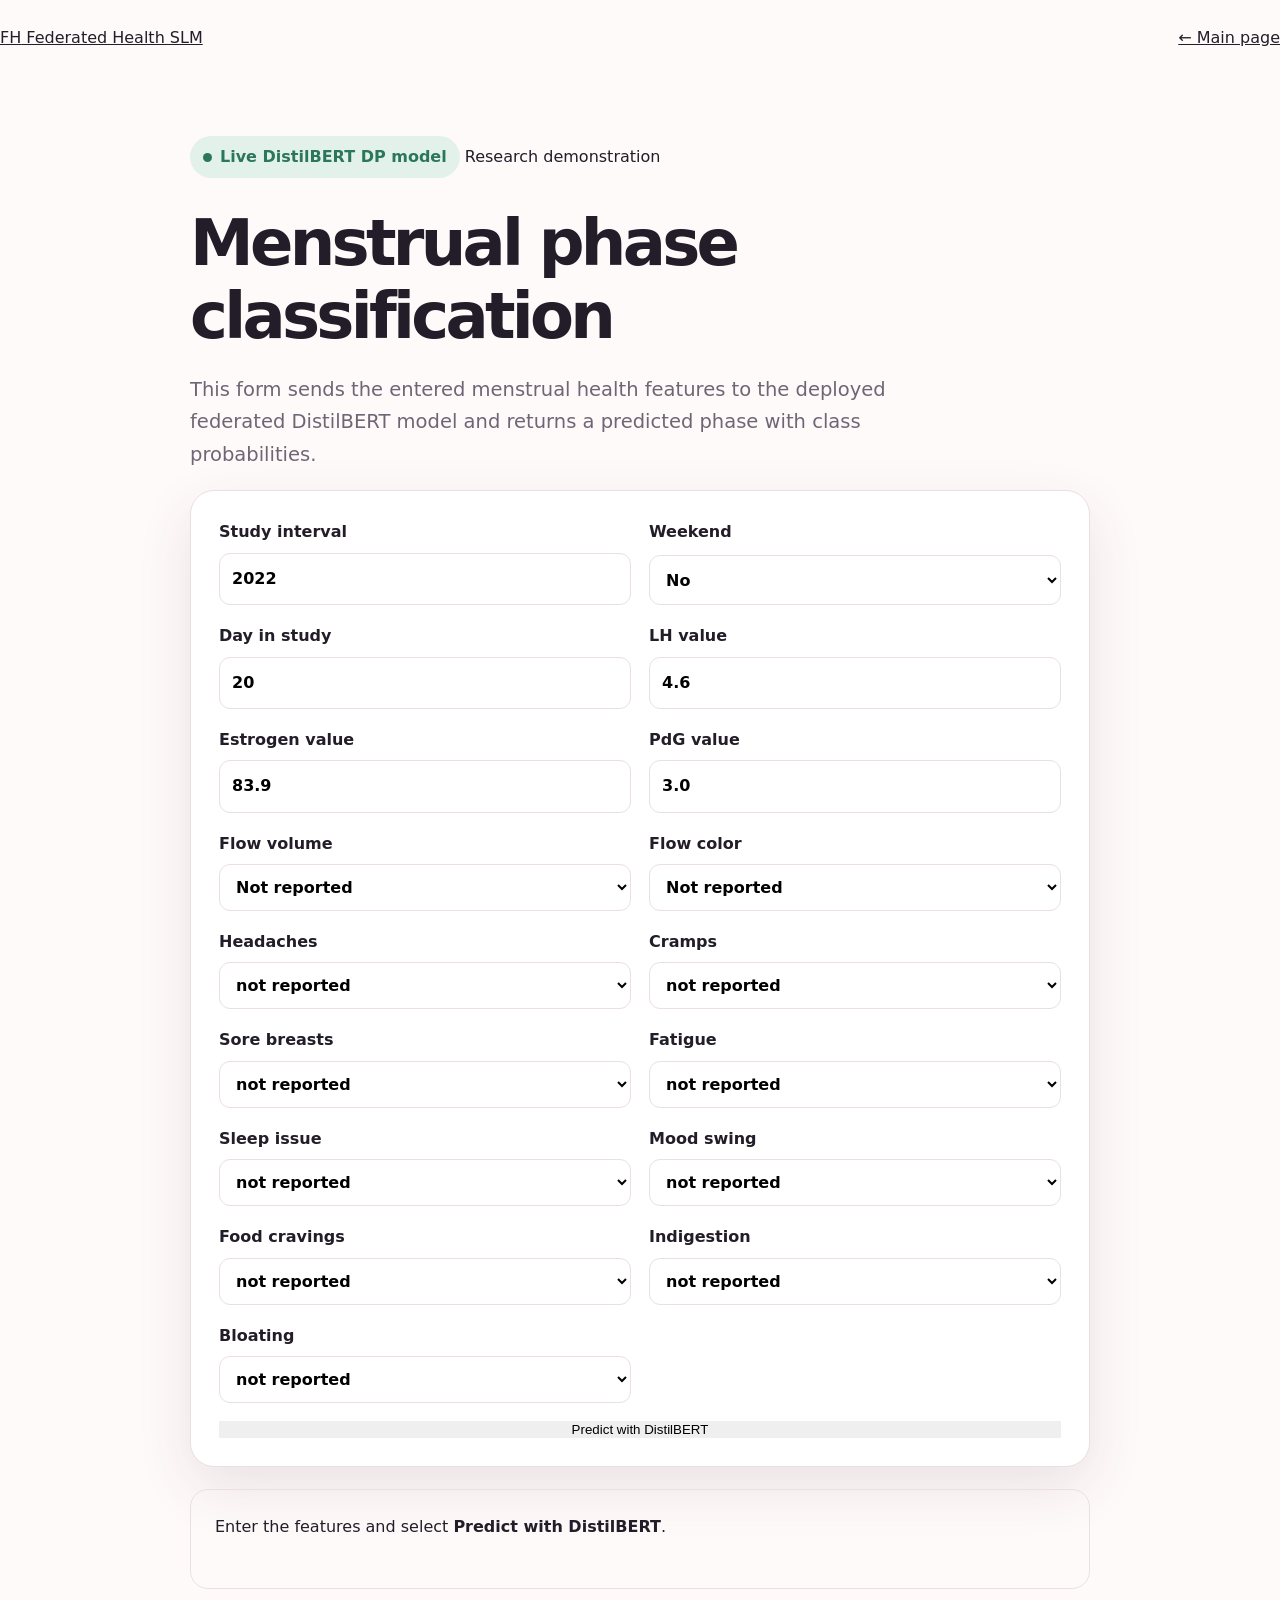
==== commit a49f416f: "Update demo.html" ====
--- a/demo.html
+++ b/demo.html
@@ -3,94 +3,540 @@
 <head>
   <meta charset="UTF-8" />
   <meta name="viewport" content="width=device-width, initial-scale=1.0" />
-  <meta name="description" content="Static demonstration of menstrual phase classification inputs." />
+
+  <meta
+    name="description"
+    content="Live DistilBERT menstrual phase classification demonstration."
+  />
+
   <title>Menstrual Phase Classification Demo</title>
-  <link rel="stylesheet" href="style.css" />
+
+  <link rel="stylesheet" href="style.css?v=6" />
+
   <style>
-    .demo-shell{width:min(900px,calc(100% - 40px));margin:60px auto 100px}
-    .demo-form{display:grid;grid-template-columns:repeat(2,1fr);gap:18px;background:white;border:1px solid var(--line);padding:28px;border-radius:var(--radius);box-shadow:var(--shadow)}
-    .demo-form label{display:grid;gap:7px;font-weight:750}
-    .demo-form input,.demo-form select{width:100%;border:1px solid var(--line);padding:12px;border-radius:11px;font:inherit}
-    .full{grid-column:1/-1}
-    .demo-output{margin-top:22px;background:var(--soft);border:1px solid var(--line);border-radius:18px;padding:24px}
-    .demo-output strong{font-size:1.4rem;color:var(--rose)}
-    @media(max-width:700px){.demo-form{grid-template-columns:1fr}.full{grid-column:auto}}
+    .demo-shell {
+      width: min(900px, calc(100% - 40px));
+      margin: 60px auto 100px;
+    }
+
+    .model-badge {
+      display: inline-flex;
+      align-items: center;
+      gap: 8px;
+      padding: 8px 13px;
+      border-radius: 999px;
+      background: #e2f2ea;
+      color: #2c775a;
+      font-weight: 800;
+      margin-bottom: 18px;
+    }
+
+    .model-badge::before {
+      content: "";
+      width: 9px;
+      height: 9px;
+      border-radius: 50%;
+      background: #2c775a;
+    }
+
+    .demo-form {
+      display: grid;
+      grid-template-columns: repeat(2, 1fr);
+      gap: 18px;
+      background: white;
+      border: 1px solid var(--line);
+      padding: 28px;
+      border-radius: var(--radius);
+      box-shadow: var(--shadow);
+    }
+
+    .demo-form label {
+      display: grid;
+      gap: 7px;
+      font-weight: 750;
+    }
+
+    .demo-form input,
+    .demo-form select {
+      width: 100%;
+      border: 1px solid var(--line);
+      padding: 12px;
+      border-radius: 11px;
+      font: inherit;
+      background: white;
+    }
+
+    .full {
+      grid-column: 1 / -1;
+    }
+
+    .predict-button {
+      border: 0;
+      cursor: pointer;
+    }
+
+    .predict-button:disabled {
+      opacity: 0.65;
+      cursor: wait;
+    }
+
+    .demo-output {
+      margin-top: 22px;
+      background: var(--soft);
+      border: 1px solid var(--line);
+      border-radius: 18px;
+      padding: 24px;
+      min-height: 100px;
+    }
+
+    .phase-output {
+      font-size: 2.6rem;
+      line-height: 1;
+      font-weight: 900;
+      color: var(--rose);
+      margin: 8px 0 14px;
+    }
+
+    .probability-list {
+      display: grid;
+      gap: 13px;
+      margin-top: 22px;
+    }
+
+    .probability-row {
+      display: grid;
+      grid-template-columns: 100px 1fr 72px;
+      gap: 12px;
+      align-items: center;
+    }
+
+    .probability-label {
+      font-weight: 750;
+    }
+
+    .probability-track {
+      height: 10px;
+      background: #eee1e8;
+      border-radius: 999px;
+      overflow: hidden;
+    }
+
+    .probability-fill {
+      display: block;
+      height: 100%;
+      border-radius: inherit;
+      background: var(--rose);
+    }
+
+    .probability-value {
+      text-align: right;
+      font-weight: 800;
+    }
+
+    .output-note {
+      margin-top: 22px;
+      color: var(--muted);
+      font-size: 0.9rem;
+    }
+
+    .error-box {
+      color: #8f1d1d;
+      background: #fff1f1;
+      border: 1px solid #efcaca;
+      padding: 16px;
+      border-radius: 12px;
+    }
+
+    @media (max-width: 700px) {
+      .demo-form {
+        grid-template-columns: 1fr;
+      }
+
+      .full {
+        grid-column: auto;
+      }
+
+      .probability-row {
+        grid-template-columns: 90px 1fr 65px;
+      }
+    }
   </style>
 </head>
+
 <body>
-<nav class="nav container">
-  <a class="brand" href="index.html"><span class="brand-mark">FH</span> Federated Health SLM</a>
-  <a href="index.html">← Main page</a>
-</nav>
-
-<main class="demo-shell">
-  <span class="eyebrow">Static research demonstration</span>
-  <h1 style="font-size:clamp(2.3rem,5vw,4rem)">Menstrual phase classification flow</h1>
-  <p class="lead">
-    This browser-only example illustrates the input and output format. It does not load a trained
-    model and must not be used for health decisions.
-  </p>
-
-  <form class="demo-form" id="demoForm">
-    <label>LH value
-      <input id="lh" type="number" min="0" step="0.1" value="72" required />
-    </label>
-    <label>Estrogen value
-      <input id="estrogen" type="number" min="0" step="0.1" value="68" required />
-    </label>
-    <label>PdG value
-      <input id="pdg" type="number" min="0" step="0.1" value="4.5" required />
-    </label>
-    <label>Reported symptom
-      <select id="symptom">
-        <option value="none">None reported</option>
-        <option value="cramps">Cramps</option>
-        <option value="bloating">Bloating</option>
-        <option value="fatigue">Fatigue</option>
-        <option value="headache">Headache</option>
-      </select>
-    </label>
-    <label>Flow
-      <select id="flow">
-        <option value="not_reported">Not reported</option>
-        <option value="none">None</option>
-        <option value="light">Light</option>
-        <option value="medium">Medium</option>
-        <option value="heavy">Heavy</option>
-      </select>
-    </label>
-    <label>Stress level
-      <select id="stress">
-        <option>Low</option><option selected>Moderate</option><option>High</option>
-      </select>
-    </label>
-    <button class="button primary full" type="submit">Run illustrative classification</button>
-  </form>
-
-  <div class="demo-output" id="demoOutput" aria-live="polite">
-    Enter the features and select the demonstration button.
-  </div>
-</main>
-
-<script>
-document.getElementById("demoForm").addEventListener("submit", event => {
-  event.preventDefault();
-  const lh = Number(document.getElementById("lh").value);
-  const estrogen = Number(document.getElementById("estrogen").value);
-  const pdg = Number(document.getElementById("pdg").value);
-  const symptom = document.getElementById("symptom").value;
-  const flow = document.getElementById("flow").value;
-
-  let phase = "Follicular";
-  if (flow !== "none" && flow !== "not_reported") phase = "Menstrual";
-  else if (lh >= 65 && estrogen >= 60) phase = "Fertility";
-  else if (pdg >= 5 || ["bloating","fatigue","headache"].includes(symptom)) phase = "Luteal";
-
-  document.getElementById("demoOutput").innerHTML = `
-    <strong>Illustrative output: ${phase}</strong>
-    <p>This is a hand-written browser rule used only to demonstrate the web interface.
-    It is not a prediction from any trained model.</p>`;
-});
-</script>
+  <nav class="nav container">
+    <a class="brand" href="index.html">
+      <span class="brand-mark">FH</span>
+      Federated Health SLM
+    </a>
+
+    <a href="index.html">← Main page</a>
+  </nav>
+
+  <main class="demo-shell">
+    <span class="model-badge">Live DistilBERT DP model</span>
+
+    <span class="eyebrow">Research demonstration</span>
+
+    <h1 style="font-size:clamp(2.3rem,5vw,4rem)">
+      Menstrual phase classification
+    </h1>
+
+    <p class="lead">
+      This form sends the entered menstrual health features to the deployed
+      federated DistilBERT model and returns a predicted phase with class
+      probabilities.
+    </p>
+
+    <form class="demo-form" id="demoForm">
+      <label>
+        Study interval
+        <input
+          id="study_interval"
+          type="number"
+          step="1"
+          value="2022"
+          required
+        />
+      </label>
+
+      <label>
+        Weekend
+        <select id="is_weekend">
+          <option value="false" selected>No</option>
+          <option value="true">Yes</option>
+        </select>
+      </label>
+
+      <label>
+        Day in study
+        <input
+          id="day_in_study"
+          type="number"
+          min="0"
+          step="1"
+          value="20"
+          required
+        />
+      </label>
+
+      <label>
+        LH value
+        <input
+          id="lh"
+          type="number"
+          min="0"
+          step="0.1"
+          value="4.6"
+          required
+        />
+      </label>
+
+      <label>
+        Estrogen value
+        <input
+          id="estrogen"
+          type="number"
+          min="0"
+          step="0.1"
+          value="83.9"
+          required
+        />
+      </label>
+
+      <label>
+        PdG value
+        <input
+          id="pdg"
+          type="number"
+          min="0"
+          step="0.1"
+          value="3.0"
+          required
+        />
+      </label>
+
+      <label>
+        Flow volume
+        <select id="flow_volume">
+          <option value="not_reported" selected>Not reported</option>
+          <option value="Not at all">Not at all</option>
+          <option value="Very Low/Little">Very low / little</option>
+          <option value="Low">Low</option>
+          <option value="Moderate">Moderate</option>
+          <option value="High">High</option>
+          <option value="Very High/A Lot">Very high / a lot</option>
+        </select>
+      </label>
+
+      <label>
+        Flow color
+        <select id="flow_color">
+          <option value="not_reported" selected>Not reported</option>
+          <option value="Red">Red</option>
+          <option value="Dark red">Dark red</option>
+          <option value="Brown">Brown</option>
+          <option value="Pink">Pink</option>
+          <option value="Other">Other</option>
+        </select>
+      </label>
+
+      <label>
+        Headaches
+        <select id="headaches" class="symptom-select"></select>
+      </label>
+
+      <label>
+        Cramps
+        <select id="cramps" class="symptom-select"></select>
+      </label>
+
+      <label>
+        Sore breasts
+        <select id="sorebreasts" class="symptom-select"></select>
+      </label>
+
+      <label>
+        Fatigue
+        <select id="fatigue" class="symptom-select"></select>
+      </label>
+
+      <label>
+        Sleep issue
+        <select id="sleepissue" class="symptom-select"></select>
+      </label>
+
+      <label>
+        Mood swing
+        <select id="moodswing" class="symptom-select"></select>
+      </label>
+
+      <label>
+        Food cravings
+        <select id="foodcravings" class="symptom-select"></select>
+      </label>
+
+      <label>
+        Indigestion
+        <select id="indigestion" class="symptom-select"></select>
+      </label>
+
+      <label>
+        Bloating
+        <select id="bloating" class="symptom-select"></select>
+      </label>
+
+      <button
+        class="button primary full predict-button"
+        id="predictButton"
+        type="submit"
+      >
+        Predict with DistilBERT
+      </button>
+    </form>
+
+    <div class="demo-output" id="demoOutput" aria-live="polite">
+      Enter the features and select
+      <strong>Predict with DistilBERT</strong>.
+    </div>
+  </main>
+
+  <script>
+    const API_URL =
+      "https://distilbert-menstrual-phase-api.onrender.com";
+
+    const symptomOptions = [
+      "not_reported",
+      "Not at all",
+      "Very Low/Little",
+      "Low",
+      "Moderate",
+      "High",
+      "Very High/A Lot"
+    ];
+
+    document.querySelectorAll(".symptom-select").forEach((select) => {
+      select.innerHTML = symptomOptions
+        .map((value) => {
+          let label = value.replaceAll("_", " ");
+
+          if (value === "Very Low/Little") {
+            label = "Very low / little";
+          }
+
+          if (value === "Very High/A Lot") {
+            label = "Very high / a lot";
+          }
+
+          return `<option value="${value}">${label}</option>`;
+        })
+        .join("");
+    });
+
+    function createProbabilityRows(probabilities) {
+      return Object.entries(probabilities)
+        .map(([label, probability]) => {
+          const percentage = Number(probability) * 100;
+
+          return `
+            <div class="probability-row">
+              <span class="probability-label">${label}</span>
+
+              <div class="probability-track">
+                <span
+                  class="probability-fill"
+                  style="width:${percentage.toFixed(2)}%"
+                ></span>
+              </div>
+
+              <span class="probability-value">
+                ${percentage.toFixed(2)}%
+              </span>
+            </div>
+          `;
+        })
+        .join("");
+    }
+
+    document
+      .getElementById("demoForm")
+      .addEventListener("submit", async (event) => {
+        event.preventDefault();
+
+        const button = document.getElementById("predictButton");
+        const output = document.getElementById("demoOutput");
+
+        const payload = {
+          study_interval: Number(
+            document.getElementById("study_interval").value
+          ),
+
+          is_weekend:
+            document.getElementById("is_weekend").value === "true",
+
+          day_in_study: Number(
+            document.getElementById("day_in_study").value
+          ),
+
+          lh: Number(
+            document.getElementById("lh").value
+          ),
+
+          estrogen: Number(
+            document.getElementById("estrogen").value
+          ),
+
+          pdg: Number(
+            document.getElementById("pdg").value
+          ),
+
+          flow_volume:
+            document.getElementById("flow_volume").value,
+
+          flow_color:
+            document.getElementById("flow_color").value,
+
+          headaches:
+            document.getElementById("headaches").value,
+
+          cramps:
+            document.getElementById("cramps").value,
+
+          sorebreasts:
+            document.getElementById("sorebreasts").value,
+
+          fatigue:
+            document.getElementById("fatigue").value,
+
+          sleepissue:
+            document.getElementById("sleepissue").value,
+
+          moodswing:
+            document.getElementById("moodswing").value,
+
+          foodcravings:
+            document.getElementById("foodcravings").value,
+
+          indigestion:
+            document.getElementById("indigestion").value,
+
+          bloating:
+            document.getElementById("bloating").value
+        };
+
+        button.disabled = true;
+        button.textContent = "Running DistilBERT…";
+
+        output.innerHTML = `
+          <p>
+            Sending the feature record to the model API.
+            The first request may take longer while Render starts the service.
+          </p>
+        `;
+
+        try {
+          const response = await fetch(`${API_URL}/predict`, {
+            method: "POST",
+
+            headers: {
+              "Content-Type": "application/json"
+            },
+
+            body: JSON.stringify(payload)
+          });
+
+          const data = await response.json();
+
+          if (!response.ok) {
+            throw new Error(
+              data.detail ||
+              `Prediction failed with status ${response.status}`
+            );
+          }
+
+          output.innerHTML = `
+            <span class="eyebrow">Model output</span>
+
+            <div class="phase-output">
+              ${data.predicted_phase}
+            </div>
+
+            <p>
+              Confidence:
+              <strong>
+                ${(Number(data.confidence) * 100).toFixed(2)}%
+              </strong>
+            </p>
+
+            <div class="probability-list">
+              ${createProbabilityRows(data.probabilities)}
+            </div>
+
+            <p class="output-note">
+              Model: ${data.model}<br>
+              Privacy setting: ${data.privacy_setting}<br>
+              ${data.disclaimer}
+            </p>
+          `;
+        } catch (error) {
+          output.innerHTML = `
+            <div class="error-box">
+              <strong>Unable to complete the prediction.</strong>
+
+              <p>${error.message}</p>
+
+              <p>
+                Confirm that the Render API is live:
+                <br>
+                ${API_URL}/health
+              </p>
+            </div>
+          `;
+        } finally {
+          button.disabled = false;
+          button.textContent = "Predict with DistilBERT";
+        }
+      });
+  </script>
 </body>
 </html>
--- a/style.css
+++ b/style.css
@@ -1,130 +1,38 @@
 :root{
-  --ink:#242130;
-  --muted:#6f6878;
-  --paper:#fffdfd;
-  --soft:#faf4f8;
-  --line:#eadde6;
-  --rose:#a83f72;
-  --rose-dark:#7e2853;
-  --rose-soft:#f4dbe8;
-  --blue:#275f8f;
-  --blue-soft:#dcecf8;
-  --green:#34785e;
-  --green-soft:#dff1e8;
-  --shadow:0 18px 50px rgba(61,31,51,.11);
-  --radius:22px;
+  --bg:#fffafa;--surface:#ffffff;--ink:#221d28;--muted:#6f6675;--line:#eadfe6;
+  --pink:#9f386d;--pink-dark:#70234c;--pink-soft:#f6e4ee;
+  --blue:#245f89;--blue-soft:#e2eff8;--green:#2c775a;--green-soft:#e2f2ea;
+  --shadow:0 20px 55px rgba(63,35,52,.11);--radius:24px
 }
 *{box-sizing:border-box}
 html{scroll-behavior:smooth}
-body{margin:0;font-family:Inter,ui-sans-serif,system-ui,-apple-system,BlinkMacSystemFont,"Segoe UI",sans-serif;color:var(--ink);background:var(--paper);line-height:1.65}
-a{color:inherit}
-img{max-width:100%;display:block}
-.container{width:min(1140px,calc(100% - 40px));margin-inline:auto}
-.hero{background:radial-gradient(circle at 85% 10%,#f7dceb 0,transparent 32%),linear-gradient(145deg,#fff 0,#fbf2f7 58%,#f3e4ee 100%);min-height:760px;border-bottom:1px solid var(--line)}
-.nav{height:78px;display:flex;align-items:center;justify-content:space-between;gap:24px}
-.brand{text-decoration:none;font-weight:800;display:flex;align-items:center;gap:10px}
-.brand-mark{display:grid;place-items:center;width:36px;height:36px;border-radius:12px;background:var(--rose);color:white;font-size:.8rem}
-.nav-links{display:flex;align-items:center;gap:22px}
-.nav-links a{text-decoration:none;color:var(--muted);font-weight:650;font-size:.94rem}
-.nav-links a:hover{color:var(--rose)}
-.menu-button{display:none;border:1px solid var(--line);background:white;border-radius:10px;padding:9px 12px}
-.hero-grid{display:grid;grid-template-columns:1.18fr .82fr;align-items:center;gap:70px;padding:92px 0 110px}
-.eyebrow{text-transform:uppercase;letter-spacing:.12em;font-size:.76rem;font-weight:800;color:var(--rose)}
-h1,h2,h3{line-height:1.16;margin-top:0}
-h1{font-size:clamp(2.7rem,5vw,5.2rem);letter-spacing:-.055em;margin:.7rem 0 1.4rem;max-width:900px}
-h2{font-size:clamp(2rem,3.6vw,3.6rem);letter-spacing:-.04em;margin:.6rem 0 1rem}
-h3{font-size:1.25rem}
-.lead{font-size:1.2rem;color:var(--muted);max-width:760px}
-.authors{font-weight:700;margin-top:28px}
-.affiliations,.muted,.notice{color:var(--muted)}
-.notice{font-size:.85rem;margin-top:18px}
-.button-row{display:flex;gap:12px;flex-wrap:wrap;margin-top:30px}
-.button{display:inline-block;padding:13px 20px;border-radius:12px;text-decoration:none;font-weight:800}
-.primary{background:var(--rose);color:white;box-shadow:0 10px 24px rgba(168,63,114,.24)}
-.primary:hover{background:var(--rose-dark)}
-.secondary{background:white;border:1px solid var(--line)}
-.hero-visual{position:relative;min-height:460px;display:grid;place-items:center}
-.device-card{width:min(360px,90%);padding:34px;background:rgba(255,255,255,.92);border:1px solid rgba(255,255,255,.8);border-radius:34px;box-shadow:var(--shadow);transform:rotate(2deg)}
-.status{font-size:.78rem;font-weight:800;color:var(--green);background:var(--green-soft);padding:7px 10px;border-radius:999px}
-.phase{display:block;font-size:3rem;color:var(--rose);margin:5px 0 22px}
-.signal-list{display:grid;gap:9px}
-.signal-list span{background:var(--soft);border:1px solid var(--line);padding:10px 12px;border-radius:10px;font-size:.9rem}
-.privacy-chip{position:absolute;background:white;border:1px solid var(--line);box-shadow:var(--shadow);padding:12px 16px;border-radius:14px;font-weight:750;font-size:.88rem}
-.chip-one{top:70px;left:0}.chip-two{right:0;bottom:74px}
-.section{padding:100px 0}
-.section.alt{background:var(--soft);border-block:1px solid var(--line)}
-.section-heading{max-width:800px;margin-bottom:46px}
-.section-heading.compact{margin-bottom:32px}
-.section-heading p{font-size:1.08rem;color:var(--muted)}
-.card-grid{display:grid;gap:20px}
-.card-grid.three{grid-template-columns:repeat(3,1fr)}
-.info-card,.method-card,.score-card,.metrics-card,.comparison-grid article{background:white;border:1px solid var(--line);border-radius:var(--radius);padding:28px;box-shadow:0 8px 24px rgba(50,30,43,.05)}
-.card-number{display:inline-grid;place-items:center;width:38px;height:38px;border-radius:12px;background:var(--rose-soft);color:var(--rose-dark);font-weight:900;margin-bottom:20px}
-.info-card p,.method-card p,.comparison-grid p{color:var(--muted)}
-.pipeline{display:flex;align-items:stretch;gap:9px;margin:30px 0 42px;overflow-x:auto;padding-bottom:8px}
-.pipeline-step{min-width:165px;flex:1;background:white;border:1px solid var(--line);border-radius:16px;padding:18px;display:flex;gap:12px;align-items:center;font-weight:750}
-.pipeline-step b{display:grid;place-items:center;min-width:32px;height:32px;border-radius:10px;background:var(--rose-soft);color:var(--rose-dark)}
-.pipeline-arrow{align-self:center;font-size:1.4rem;color:var(--rose)}
-.framework-grid{display:grid;grid-template-columns:1fr 1fr;gap:22px}
-.method-card{border-top:5px solid}
-.method-card.pqc{border-top-color:var(--blue)}
-.method-card.dp{border-top-color:var(--green)}
-.method-label{display:inline-block;padding:6px 9px;border-radius:8px;font-size:.75rem;font-weight:900;text-transform:uppercase;letter-spacing:.08em;margin-bottom:18px}
-.pqc .method-label{background:var(--blue-soft);color:var(--blue)}
-.dp .method-label{background:var(--green-soft);color:var(--green)}
-.method-card li{margin:.65rem 0}
-.metric-grid{display:grid;grid-template-columns:repeat(3,1fr);gap:14px}
-.metric-grid>div{padding:24px;border:1px solid var(--line);border-radius:17px;background:white}
-.metric-grid strong{font-size:2rem;display:block;color:var(--rose)}
-.metric-grid span{color:var(--muted)}
-.phase-row{display:flex;gap:10px;flex-wrap:wrap;margin-top:24px}
-.phase-row span{padding:9px 13px;border-radius:999px;background:var(--rose-soft);color:var(--rose-dark);font-weight:800}
-.controls{display:flex;justify-content:space-between;align-items:end;gap:20px;margin-bottom:24px}
-.segmented{background:white;border:1px solid var(--line);padding:5px;border-radius:13px}
-.segmented button{border:0;background:transparent;padding:10px 14px;border-radius:9px;font-weight:800;cursor:pointer}
-.segmented button.active{background:var(--rose);color:white}
-.select-label{display:grid;gap:6px;font-size:.85rem;font-weight:800}
-select{min-width:220px;border:1px solid var(--line);background:white;border-radius:11px;padding:11px 12px;font:inherit}
-.results-layout{display:grid;grid-template-columns:.7fr 1.3fr;gap:22px}
-.score-card{display:grid;place-items:center;text-align:center}
-.score-ring{width:190px;height:190px;border-radius:50%;display:grid;place-content:center;background:conic-gradient(var(--rose) 0 84.32%,#eee1e8 84.32% 100%);position:relative;margin-bottom:24px}
-.score-ring:after{content:"";position:absolute;inset:15px;background:white;border-radius:50%}
-.score-ring span,.score-ring small{position:relative;z-index:1}
-.score-ring span{font-size:2.25rem;font-weight:900}
-.score-ring small{color:var(--muted)}
-.metric-line{display:grid;grid-template-columns:1fr auto;gap:8px;margin-bottom:22px}
-.bar{grid-column:1/-1;height:9px;border-radius:999px;background:#eee1e8;overflow:hidden}
-.bar i{display:block;height:100%;background:var(--rose);width:84%;border-radius:inherit}
-.mini-grid{display:grid;grid-template-columns:repeat(3,1fr);gap:12px}
-.mini-grid div{padding:16px;border-radius:14px;background:var(--soft);border:1px solid var(--line)}
-.mini-grid span{font-size:.78rem;color:var(--muted);display:block}
-.mini-grid strong{font-size:1.05rem}
-.table-wrap{overflow-x:auto;margin-top:28px;border:1px solid var(--line);border-radius:18px;background:white}
-table{border-collapse:collapse;width:100%;min-width:960px}
-th,td{padding:14px 15px;text-align:left;border-bottom:1px solid var(--line);font-size:.9rem}
-th{background:#f6ebf1}
-tbody tr:hover{background:#fff9fc}
-.comparison-grid{display:grid;grid-template-columns:repeat(3,1fr);gap:20px}
-.caveat{margin-top:24px;padding:20px 22px;border:1px solid #e7c384;background:#fff7df;border-radius:16px}
-footer{padding:32px 0;background:#251d24;color:#f8edf4}
-.footer-content{display:flex;justify-content:space-between;align-items:center;gap:24px}
-footer a{color:white}
-@media(max-width:900px){
-  .hero-grid,.framework-grid,.results-layout,.comparison-grid,.card-grid.three{grid-template-columns:1fr}
-  .metric-grid{grid-template-columns:repeat(2,1fr)}
-  .hero-grid{padding-top:60px}
-  .chip-one{left:5px}.chip-two{right:5px}
-}
-@media(max-width:720px){
-  .menu-button{display:block}
-  .nav-links{display:none;position:absolute;top:70px;left:20px;right:20px;background:white;border:1px solid var(--line);border-radius:16px;padding:18px;box-shadow:var(--shadow);z-index:10;flex-direction:column;align-items:flex-start}
-  .nav-links.open{display:flex}
-  .hero{min-height:auto}
-  .hero-grid{grid-template-columns:1fr;padding-bottom:70px}
-  .hero-visual{min-height:390px}
-  h1{font-size:2.7rem}
-  .section{padding:72px 0}
-  .controls,.footer-content{align-items:stretch;flex-direction:column}
-  .mini-grid{grid-template-columns:repeat(2,1fr)}
-  .metric-grid{grid-template-columns:1fr}
-}
+body{margin:0;background:var(--bg);color:var(--ink);font-family:Inter,ui-sans-serif,system-ui,-apple-system,"Segoe UI",sans-serif;line-height:1.65}
+a{color:inherit}.shell{width:min(1180px,calc(100% - 40px));margin:auto}
+.site-header{position:sticky;top:0;z-index:20;background:rgba(255,250,250,.88);backdrop-filter:blur(16px);border-bottom:1px solid rgba(234,223,230,.8)}
+.nav{height:76px;display:flex;align-items:center;justify-content:space-between;gap:24px}
+.logo{text-decoration:none;font-weight:850;display:flex;align-items:center;gap:10px}
+.logo span{display:grid;place-items:center;width:38px;height:38px;border-radius:13px;color:white;background:linear-gradient(135deg,var(--pink),#c35f92)}
+.nav-links{display:flex;align-items:center;gap:24px}.nav-links a{text-decoration:none;color:var(--muted);font-weight:700;font-size:.93rem}.nav-links a:hover{color:var(--pink)}
+.github-link{padding:9px 14px;border:1px solid var(--line);border-radius:10px;background:white}.menu-btn{display:none}
+.hero{background:radial-gradient(circle at 82% 18%,#f2cfe1 0,transparent 31%),linear-gradient(145deg,#fff 0,#fdf4f9 58%,#f5e6ef 100%);border-bottom:1px solid var(--line)}
+.hero-grid{min-height:730px;display:grid;grid-template-columns:1.22fr .78fr;align-items:center;gap:70px;padding:82px 0}
+.kicker{margin:0;color:var(--pink);font-size:.76rem;font-weight:850;letter-spacing:.13em;text-transform:uppercase}
+h1,h2,h3{line-height:1.14;margin-top:0}h1{font-size:clamp(2.8rem,5.25vw,5.25rem);letter-spacing:-.058em;margin:.65rem 0 1.35rem}h2{font-size:clamp(2rem,3.4vw,3.55rem);letter-spacing:-.04em;margin:.55rem 0 1rem}h3{font-size:1.25rem}
+.lead{max-width:760px;font-size:1.22rem;color:var(--muted)}.authors{font-weight:750;margin:28px 0 4px}.affiliations{margin:0;color:var(--muted)}
+.hero-actions{display:flex;gap:12px;flex-wrap:wrap;margin:30px 0}.btn{display:inline-block;text-decoration:none;font-weight:850;padding:13px 20px;border-radius:12px}.btn.primary{background:var(--pink);color:white;box-shadow:0 10px 25px rgba(159,56,109,.24)}.btn.secondary{background:white;border:1px solid var(--line)}
+.hero-panel{position:relative;min-height:470px;display:grid;place-items:center}.phone{width:min(345px,88%);padding:30px;background:rgba(255,255,255,.94);border:1px solid rgba(255,255,255,.8);border-radius:34px;box-shadow:var(--shadow);transform:rotate(1.5deg)}.phone-head{display:flex;gap:5px}.phone-head span{width:8px;height:8px;border-radius:50%;background:#dbc4d1}.small-label{font-size:.72rem;letter-spacing:.12em;font-weight:850;color:var(--muted);margin-top:26px}.phase{font-size:3rem;color:var(--pink);font-weight:900;margin:5px 0 22px}.feature{padding:11px 13px;border:1px solid var(--line);background:#fcf7fa;border-radius:11px;margin-top:8px;font-size:.9rem;font-weight:650}.floating{position:absolute;background:white;border:1px solid var(--line);border-radius:14px;padding:12px 16px;font-size:.87rem;font-weight:800;box-shadow:var(--shadow)}.floating.one{top:67px;left:0}.floating.two{right:0;bottom:65px}
+.quick-stats{position:relative;margin-top:-42px;background:white;border:1px solid var(--line);border-radius:22px;box-shadow:var(--shadow);display:grid;grid-template-columns:repeat(5,1fr);overflow:hidden}.quick-stats div{padding:24px;text-align:center;border-right:1px solid var(--line)}.quick-stats div:last-child{border:0}.quick-stats strong{display:block;font-size:1.8rem;color:var(--pink)}.quick-stats span{font-size:.85rem;color:var(--muted)}
+.section{padding:100px 0}.tinted{background:#faf3f7;border-block:1px solid var(--line)}.section-title{max-width:820px;margin-bottom:42px}.section-title>p:last-child{color:var(--muted);font-size:1.08rem}
+.cards{display:grid;gap:20px}.cards.three{grid-template-columns:repeat(3,1fr)}.cards article,.method,.score-box,.metric-box,.privacy-cards article{background:white;border:1px solid var(--line);border-radius:var(--radius);padding:28px;box-shadow:0 8px 28px rgba(63,35,52,.05)}.cards article p,.method p,.privacy-cards p{color:var(--muted)}.icon{display:grid;place-items:center;width:40px;height:40px;border-radius:12px;background:var(--pink-soft);color:var(--pink-dark);font-weight:900;margin-bottom:18px}
+.paper-figure{margin:0;background:white;border:1px solid var(--line);border-radius:22px;padding:16px;box-shadow:0 10px 34px rgba(63,35,52,.06)}.paper-figure img{display:block;width:100%;border-radius:13px}.paper-figure figcaption{padding:12px 5px 2px;color:var(--muted);font-size:.88rem}
+.method-grid{display:grid;grid-template-columns:1fr 1fr;gap:20px;margin-top:24px}.method{border-top:5px solid}.method.pqc{border-top-color:var(--blue)}.method.dp{border-top-color:var(--green)}.tag{display:inline-block;padding:6px 10px;border-radius:999px;font-size:.72rem;font-weight:900;letter-spacing:.09em;margin-bottom:16px}.pqc .tag{background:var(--blue-soft);color:var(--blue)}.dp .tag{background:var(--green-soft);color:var(--green)}.method li{margin:.55rem 0}
+.result-controls{display:flex;justify-content:space-between;align-items:center;gap:20px;margin-bottom:22px}.toggle{display:flex;padding:5px;background:white;border:1px solid var(--line);border-radius:13px}.toggle button{border:0;background:transparent;padding:10px 15px;border-radius:9px;font-weight:850;cursor:pointer}.toggle button.active{background:var(--pink);color:white}select{min-width:230px;border:1px solid var(--line);background:white;border-radius:11px;padding:12px;font:inherit}
+.result-dashboard{display:grid;grid-template-columns:.7fr 1.3fr;gap:20px}.score-box{text-align:center;display:grid;align-content:center}.big-score{font-size:clamp(3.2rem,6vw,5.5rem);font-weight:950;letter-spacing:-.055em;color:var(--pink)}.score-box p:last-child{color:var(--muted)}
+.bar-row{display:grid;grid-template-columns:1fr auto;gap:8px;margin-bottom:24px}.bar-row>div{grid-column:1/-1;height:10px;background:#eee1e8;border-radius:999px;overflow:hidden}.bar-row i{display:block;height:100%;width:84%;background:linear-gradient(90deg,var(--pink),#cf6b9d);border-radius:inherit}.small-metrics{display:grid;grid-template-columns:repeat(3,1fr);gap:12px}.small-metrics div{padding:15px;background:#fbf6f9;border:1px solid var(--line);border-radius:14px}.small-metrics span{display:block;color:var(--muted);font-size:.76rem}.small-metrics strong{font-size:1.03rem}
+.result-figure{margin-top:24px}.table-card{margin-top:24px;overflow-x:auto;border:1px solid var(--line);border-radius:20px;background:white}.table-card table{border-collapse:collapse;width:100%;min-width:1000px}.table-card th,.table-card td{padding:14px 15px;text-align:left;border-bottom:1px solid var(--line);font-size:.89rem}.table-card th{background:#f5e9f0}.table-card tbody tr:hover{background:#fff8fc}
+.privacy-layout {
+  display: block;
+}.privacy-cards{display:grid;gap:14px}.privacy-cards .highlight{border-color:#d9a9c2;background:#fff9fc}.compact-figure{position:sticky;top:100px}.notice-box{padding:24px 28px;border-radius:18px;background:#fff5d9;border:1px solid #e7c67d}.notice-box p{margin-bottom:0;color:#6b5b32}
+footer{background:#251e24;color:#f8eef4;padding:34px 0}.footer-grid{display:flex;justify-content:space-between;gap:24px;align-items:center}.footer-grid p{margin:.3rem 0 0;color:#d8cbd3}.footer-grid div:last-child{display:flex;gap:18px}.footer-grid a{color:white}
+@media(max-width:920px){.hero-grid,.method-grid,.result-dashboard,.privacy-layout,.cards.three{grid-template-columns:1fr}.quick-stats{grid-template-columns:repeat(3,1fr)}.quick-stats div{border-bottom:1px solid var(--line)}.compact-figure{position:static}.hero-grid{padding-top:55px}}
+@media(max-width:720px){.menu-btn{display:block;border:1px solid var(--line);background:white;border-radius:10px;padding:9px 12px}.nav-links{display:none;position:absolute;top:68px;left:20px;right:20px;background:white;border:1px solid var(--line);border-radius:16px;padding:18px;box-shadow:var(--shadow);flex-direction:column;align-items:flex-start}.nav-links.open{display:flex}.hero-grid{min-height:auto;padding-bottom:80px}.floating.one{left:4px}.floating.two{right:4px}.quick-stats{grid-template-columns:repeat(2,1fr)}.quick-stats div{border-right:1px solid var(--line)}.section{padding:72px 0}.result-controls,.footer-grid{flex-direction:column;align-items:stretch}.small-metrics{grid-template-columns:repeat(2,1fr)}.footer-grid div:last-child{flex-direction:column;gap:5px}}
